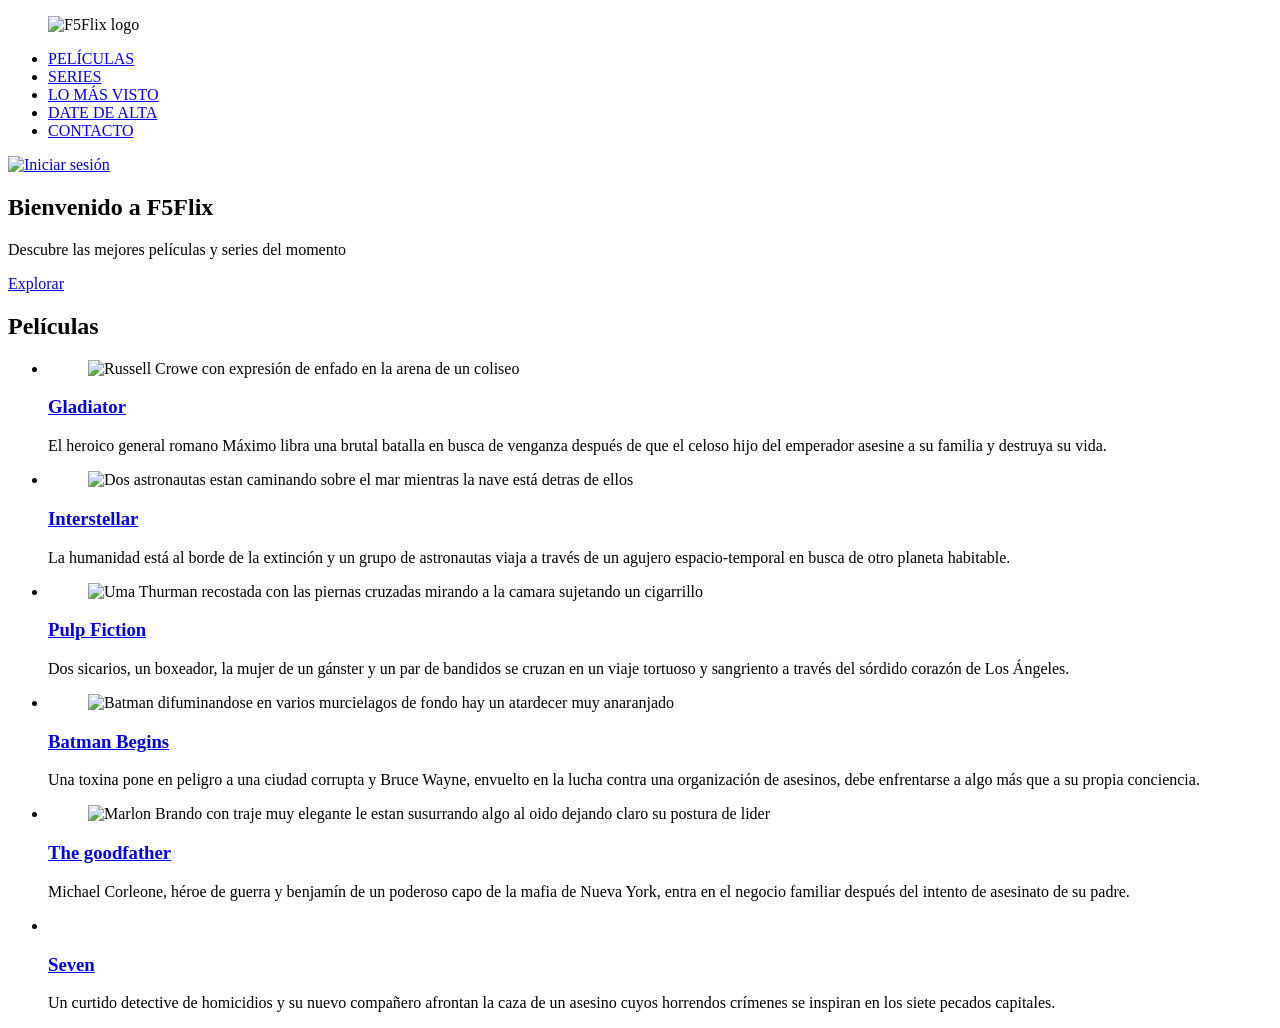
==== index.html @ e9b0f72e "Anadir la seccion de peliculas en hero" ====
<!DOCTYPE html>
<html lang="es">

<head>
    <meta charset="UTF-8">
    <meta name="viewport" content="width=device-width, initial-scale=1.0">

    <link rel="stylesheet" href="m4play.css"> <!--Enlazamiento con la hoja de estilos-->
    <link rel="icon" type="image/png" href="src/images/Logo.png"> <!--Logo como favicon-->

    <title>F5Flix </title>

</head>

<body>
    <header>
        <nav class="navbar">


            <figure class="logo">
                <img src="src/images/F5Logo.jpg" alt="F5Flix logo">
            </figure>
            <ul class="nav-menu" id="navMenu">
                <li class="nav-item">
                    <a href="#peliculas" class="nav-link">PELÍCULAS</a>
                </li>
                <li class="nav-item">
                    <a href="#series" class="nav-link">SERIES</a>
                </li>
                <li class="nav-item">
                    <a href="#lomasvisto" class="nav-link">LO MÁS VISTO</a>
                </li>
                <li class="nav-item">
                    <a href="#datedealta" class="nav-link">DATE DE ALTA</a>
                </li>
                <li class="nav-item">
                    <a href="#contacto" class="nav-link">CONTACTO</a>
                </li>
            </ul>

            <a href="pages/login.html">
                <img src="src/images/user-regular.svg" alt="Iniciar sesión">
            </a>


        </nav>


    </header>

    <main>
        <section class="hero">
            <header>
                <h1>Bienvenido a F5Flix</h1>

                <p>Descubre las mejores películas y series del momento</p>

            </header>

            <a href="#peliculas">Explorar</a>

        </section>
        <section class="peliculas">

            <h2>Películas</h2>


        </section>
        <ul class="grid-pelis">
            <li>
                <article>
                    <figure>
                        <img src="src/images/films/Gladiator.jpg"
                            alt="Russell Crowe con expresión de enfado en la arena de un coliseo">
                    </figure>
                    <h3>
                        <a href="pages/detalle.html">Gladiator</a>
                    </h3>
                    <p>El heroico general romano Máximo libra una brutal batalla en busca de venganza después de que el
                        celoso hijo del emperador asesine a su familia y destruya su vida.</p>

                </article>
            </li>
            <li>
                <figure>
                    <img src="src/images/films/Interstellar.jpg"
                        alt="Dos astronautas estan caminando sobre el mar mientras la nave está detras de ellos">
                </figure>
                <h3>
                    <a href="pages/detalle.html">Interstellar</a>
                </h3>
                <p>
                    La humanidad está al borde de la extinción y un grupo de astronautas viaja a través de un agujero
                    espacio-temporal en busca de otro planeta habitable.
                </p>
            </li>


            <li>
                <article>
                    <figure>
                        <img src="src/images/films/pulpfiction.jpg"
                            alt="Uma Thurman recostada con las piernas cruzadas mirando a la camara sujetando un cigarrillo">
                    </figure>
                    <h3>
                        <a href="pages/detalle.html">Pulp Fiction</a>
                    </h3>
                    <p>
                        Dos sicarios, un boxeador, la mujer de un gánster y un par de bandidos se cruzan en un viaje
                        tortuoso y sangriento a través del sórdido corazón de Los Ángeles.
                    </p>
                </article>
            </li>


            <li>
                <article>
                    <figure>
                        <img src="src/images/films/Batman.jpg"
                            alt="Batman difuminandose en varios murcielagos de fondo hay un atardecer muy anaranjado">
                    </figure>
                    <h3>
                        <a href="pages/detalle.html">Batman Begins</a>
                    </h3>
                    <p>
                        Una toxina pone en peligro a una ciudad corrupta y Bruce Wayne, envuelto en la lucha contra una
                        organización de asesinos, debe enfrentarse a algo más que a su propia conciencia.
                    </p>
                </article>
            </li>


            <li>
                <article>
                    <figure>
                        <img src="src/images/films/thegoodfather.avif"
                            alt="Marlon Brando con traje muy elegante le estan susurrando algo al oido dejando claro su postura de lider">
                    </figure>
                    <h3>
                        <a href="pages/detalle.html">The goodfather</a>
                    </h3>
                    <p>
                        Michael Corleone, héroe de guerra y benjamín de un poderoso capo de la mafia de Nueva York,
                        entra en el negocio familiar después del intento de asesinato de su padre.
                    </p>
                </article>
            </li>


            <li>
                <article>
                    <figure>
                        <img src="src/images/films/Se7en.jpg" alt="">
                    </figure>
                    <h3>
                        <a href="pages/detalle.html">Seven</a>
                    </h3>
                    <p>
                        Un curtido detective de homicidios y su nuevo compañero afrontan la caza de un asesino cuyos
                        horrendos crímenes se inspiran en los siete pecados capitales.
                    </p>
                </article>
            </li>

        </ul>




    </main>


</body>

</html>
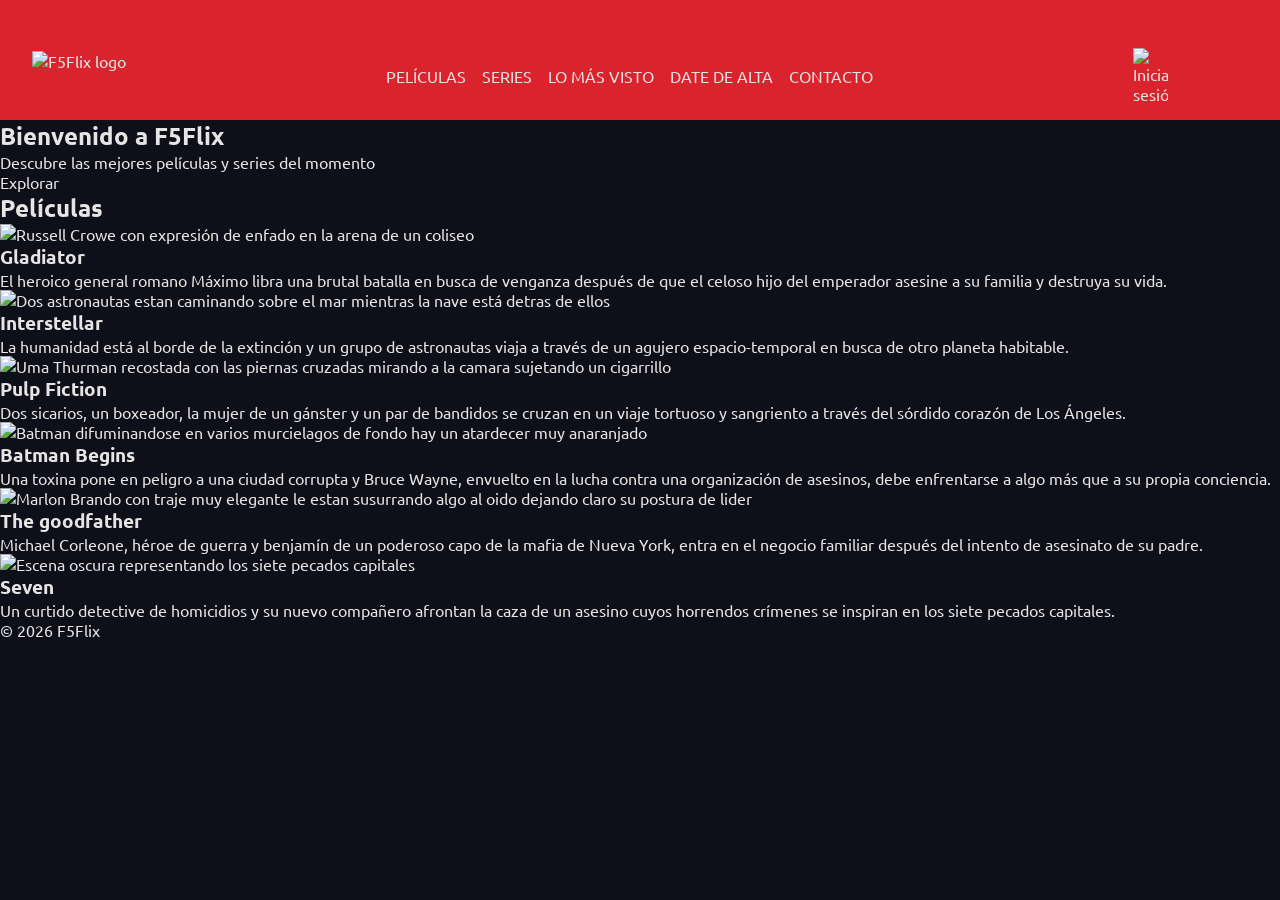
==== commit a88c2fe1: "Crear CSS de Navbar" ====
--- a/index.html
+++ b/index.html
@@ -8,19 +8,24 @@
     <link rel="stylesheet" href="m4play.css"> <!--Enlazamiento con la hoja de estilos-->
     <link rel="icon" type="image/png" href="src/images/Logo.png"> <!--Logo como favicon-->
 
-    <title>F5Flix </title>
+    <title>F5Flix-Inicio </title>
+    <meta name="author" content="Ruddy Cruz Campoverde">
+    <meta name="description" content="Practica de evaluación HTML y CSS. F5Flix:Portal web estilo Netflix.">
 
 </head>
 
 <body>
-    <header>
-        <nav class="navbar">
+    <header class="header">
+        <nav class="navbar" aria-label="Navegación principal">
 
 
-            <figure class="logo">
-                <img src="src/images/F5Logo.jpg" alt="F5Flix logo">
-            </figure>
-            <ul class="nav-menu" id="navMenu">
+            <a href="index.html" class=logo>
+                <img src="src/images/F5-Logo.png" alt="F5Flix logo">
+            </a>
+
+
+            <ul class="nav-list" id="nav-list">
+
                 <li class="nav-item">
                     <a href="#peliculas" class="nav-link">PELÍCULAS</a>
                 </li>
@@ -38,10 +43,16 @@
                 </li>
             </ul>
 
-            <a href="pages/login.html">
-                <img src="src/images/user-regular.svg" alt="Iniciar sesión">
-            </a>
 
+            <div class="user-actions" aria-label="Acciones de usuario">
+
+
+                <a href="pages/login.html" aria-label="Iniciar sesión">
+                    <img src="src/images/user-regular.svg" alt="Iniciar sesión">
+                </a>
+
+
+            </div>
 
         </nav>
 
@@ -57,7 +68,7 @@
 
             </header>
 
-            <a href="#peliculas">Explorar</a>
+            <a href="#peliculas" class="btn">Explorar</a>
 
         </section>
         <section class="peliculas">
@@ -65,110 +76,118 @@
             <h2>Películas</h2>
 
 
-        </section>
-        <ul class="grid-pelis">
-            <li>
-                <article>
-                    <figure>
-                        <img src="src/images/films/Gladiator.jpg"
-                            alt="Russell Crowe con expresión de enfado en la arena de un coliseo">
-                    </figure>
-                    <h3>
-                        <a href="pages/detalle.html">Gladiator</a>
-                    </h3>
-                    <p>El heroico general romano Máximo libra una brutal batalla en busca de venganza después de que el
-                        celoso hijo del emperador asesine a su familia y destruya su vida.</p>
 
-                </article>
-            </li>
-            <li>
-                <figure>
-                    <img src="src/images/films/Interstellar.jpg"
-                        alt="Dos astronautas estan caminando sobre el mar mientras la nave está detras de ellos">
-                </figure>
-                <h3>
-                    <a href="pages/detalle.html">Interstellar</a>
-                </h3>
-                <p>
-                    La humanidad está al borde de la extinción y un grupo de astronautas viaja a través de un agujero
-                    espacio-temporal en busca de otro planeta habitable.
-                </p>
-            </li>
+            <ul class="grid-pelis">
+                <li>
+                    <article>
+                        <figure>
+                            <img src="src/images/films/Gladiator.jpg"
+                                alt="Russell Crowe con expresión de enfado en la arena de un coliseo">
+                        </figure>
+                        <h3>
+                            <a href="pages/detalle.html">Gladiator</a>
+                        </h3>
+                        <p>El heroico general romano Máximo libra una brutal batalla en busca de venganza después de que
+                            el
+                            celoso hijo del emperador asesine a su familia y destruya su vida.</p>
+
+                    </article>
+                </li>
+                <li>
+                    <article>
+                        <figure>
+                            <img src="src/images/films/Interstellar.jpg"
+                                alt="Dos astronautas estan caminando sobre el mar mientras la nave está detras de ellos">
+                        </figure>
+                        <h3>
+                            <a href="pages/detalle.html">Interstellar</a>
+                        </h3>
+                        <p>
+                            La humanidad está al borde de la extinción y un grupo de astronautas viaja a través de un
+                            agujero
+                            espacio-temporal en busca de otro planeta habitable.
+                        </p>
+                    </article>
+                </li>
 
 
-            <li>
-                <article>
-                    <figure>
-                        <img src="src/images/films/pulpfiction.jpg"
-                            alt="Uma Thurman recostada con las piernas cruzadas mirando a la camara sujetando un cigarrillo">
-                    </figure>
-                    <h3>
-                        <a href="pages/detalle.html">Pulp Fiction</a>
-                    </h3>
-                    <p>
-                        Dos sicarios, un boxeador, la mujer de un gánster y un par de bandidos se cruzan en un viaje
-                        tortuoso y sangriento a través del sórdido corazón de Los Ángeles.
-                    </p>
-                </article>
-            </li>
+                <li>
+                    <article>
+                        <figure>
+                            <img src="src/images/films/pulpfiction.jpg"
+                                alt="Uma Thurman recostada con las piernas cruzadas mirando a la camara sujetando un cigarrillo">
+                        </figure>
+                        <h3>
+                            <a href="pages/detalle.html">Pulp Fiction</a>
+                        </h3>
+                        <p>
+                            Dos sicarios, un boxeador, la mujer de un gánster y un par de bandidos se cruzan en un viaje
+                            tortuoso y sangriento a través del sórdido corazón de Los Ángeles.
+                        </p>
+                    </article>
+                </li>
 
 
-            <li>
-                <article>
-                    <figure>
-                        <img src="src/images/films/Batman.jpg"
-                            alt="Batman difuminandose en varios murcielagos de fondo hay un atardecer muy anaranjado">
-                    </figure>
-                    <h3>
-                        <a href="pages/detalle.html">Batman Begins</a>
-                    </h3>
-                    <p>
-                        Una toxina pone en peligro a una ciudad corrupta y Bruce Wayne, envuelto en la lucha contra una
-                        organización de asesinos, debe enfrentarse a algo más que a su propia conciencia.
-                    </p>
-                </article>
-            </li>
+                <li>
+                    <article>
+                        <figure>
+                            <img src="src/images/films/Batman.jpg"
+                                alt="Batman difuminandose en varios murcielagos de fondo hay un atardecer muy anaranjado">
+                        </figure>
+                        <h3>
+                            <a href="pages/detalle.html">Batman Begins</a>
+                        </h3>
+                        <p>
+                            Una toxina pone en peligro a una ciudad corrupta y Bruce Wayne, envuelto en la lucha contra
+                            una
+                            organización de asesinos, debe enfrentarse a algo más que a su propia conciencia.
+                        </p>
+                    </article>
+                </li>
 
 
-            <li>
-                <article>
-                    <figure>
-                        <img src="src/images/films/thegoodfather.avif"
-                            alt="Marlon Brando con traje muy elegante le estan susurrando algo al oido dejando claro su postura de lider">
-                    </figure>
-                    <h3>
-                        <a href="pages/detalle.html">The goodfather</a>
-                    </h3>
-                    <p>
-                        Michael Corleone, héroe de guerra y benjamín de un poderoso capo de la mafia de Nueva York,
-                        entra en el negocio familiar después del intento de asesinato de su padre.
-                    </p>
-                </article>
-            </li>
+                <li>
+                    <article>
+                        <figure>
+                            <img src="src/images/films/thegoodfather.avif"
+                                alt="Marlon Brando con traje muy elegante le estan susurrando algo al oido dejando claro su postura de lider">
+                        </figure>
+                        <h3>
+                            <a href="pages/detalle.html">The goodfather</a>
+                        </h3>
+                        <p>
+                            Michael Corleone, héroe de guerra y benjamín de un poderoso capo de la mafia de Nueva York,
+                            entra en el negocio familiar después del intento de asesinato de su padre.
+                        </p>
+                    </article>
+                </li>
 
 
-            <li>
-                <article>
-                    <figure>
-                        <img src="src/images/films/Se7en.jpg" alt="">
-                    </figure>
-                    <h3>
-                        <a href="pages/detalle.html">Seven</a>
-                    </h3>
-                    <p>
-                        Un curtido detective de homicidios y su nuevo compañero afrontan la caza de un asesino cuyos
-                        horrendos crímenes se inspiran en los siete pecados capitales.
-                    </p>
-                </article>
-            </li>
+                <li>
+                    <article>
+                        <figure>
+                            <img src="src/images/films/Se7en.jpg"
+                                alt="Escena oscura representando los siete pecados capitales">
+                        </figure>
+                        <h3>
+                            <a href="pages/detalle.html">Seven</a>
+                        </h3>
+                        <p>
+                            Un curtido detective de homicidios y su nuevo compañero afrontan la caza de un asesino cuyos
+                            horrendos crímenes se inspiran en los siete pecados capitales.
+                        </p>
+                    </article>
+                </li>
 
-        </ul>
+            </ul>
 
-
+        </section>
 
 
     </main>
-
+    <footer>
+        <p>© 2026 F5Flix</p>
+    </footer>
 
 </body>
 
--- a/m4play.css
+++ b/m4play.css
@@ -0,0 +1,127 @@
+@import url('https://fonts.googleapis.com/css2?family=Ubuntu:wght@300;400;500;700&family=Roboto:wght@900&display=swap&display=swap');
+
+:root {
+    --bg-color: #0f0f1a;
+
+    --color-primary: #e35c27;
+    --secondary--color: #595959;
+
+    --color--card: #1c1c2e;
+    --text-color: #e5e5e5;
+
+    --body-padding: 1rem;
+    --body-margin: 2rem;
+
+    --red: #da232c;
+}
+
+*,
+*::before,
+*::after {
+    padding: 0;
+    margin: 0;
+    box-sizing: border-box;
+}
+
+html {
+    scroll-behavior: smooth;
+}
+
+body {
+    font-family: "Ubuntu", Helvetica, Arial, sans-serif;
+    background-color: var(--bg-color);
+    color: var(--text-color);
+}
+
+img {
+    width: 100%;
+    display: block;
+}
+
+a {
+    text-decoration: none;
+    color: inherit;
+    transition: 150ms ease-in-out;
+    transition-property: color, background-color;
+}
+
+ul {
+    list-style: none;
+}
+
+/* ---------- HEADER ---------- */
+
+.header {
+    position: sticky;
+    background-color: var(--red);
+    padding-top: var(--body-margin);
+    top: 0;
+    z-index: 100;
+}
+
+/* ===LOGO===*/
+.logo {
+    display: flex;
+    overflow: hidden;
+    align-items: center;
+}
+
+.logo img {
+    width: auto;
+    height: 50px;
+}
+
+/* ===NAVBAR===*/
+.navbar {
+  display: flex;
+  justify-content: space-between;
+  align-items: center;
+
+  padding: 1rem 2rem;
+  max-width: 1200px;
+
+}
+.nav-list {
+  display: flex;
+  gap: 2rem;
+}
+
+.nav-item {
+  position: relative;
+}
+.nav-link::after {
+  content: "";
+  position: absolute;
+  left: 0;
+  bottom: -5px;
+
+  width: 0%;
+  height: 2px;
+  background-color: var(--color-primary);
+
+  transition: width 0.3s;
+}
+.nav-list{
+    
+    gap:1rem;
+
+}
+.nav-link:hover::after {
+  width: 100%;
+}
+.nav-link:hover {
+    color: var(--color-primary);
+}
+
+
+
+
+
+.user-actions img {
+  width: 35px;
+  cursor: pointer;
+  transition: 0.3s;
+}
+.user-actions img:hover { /*Pequeña animación*/
+  transform: scale(1.1);
+}
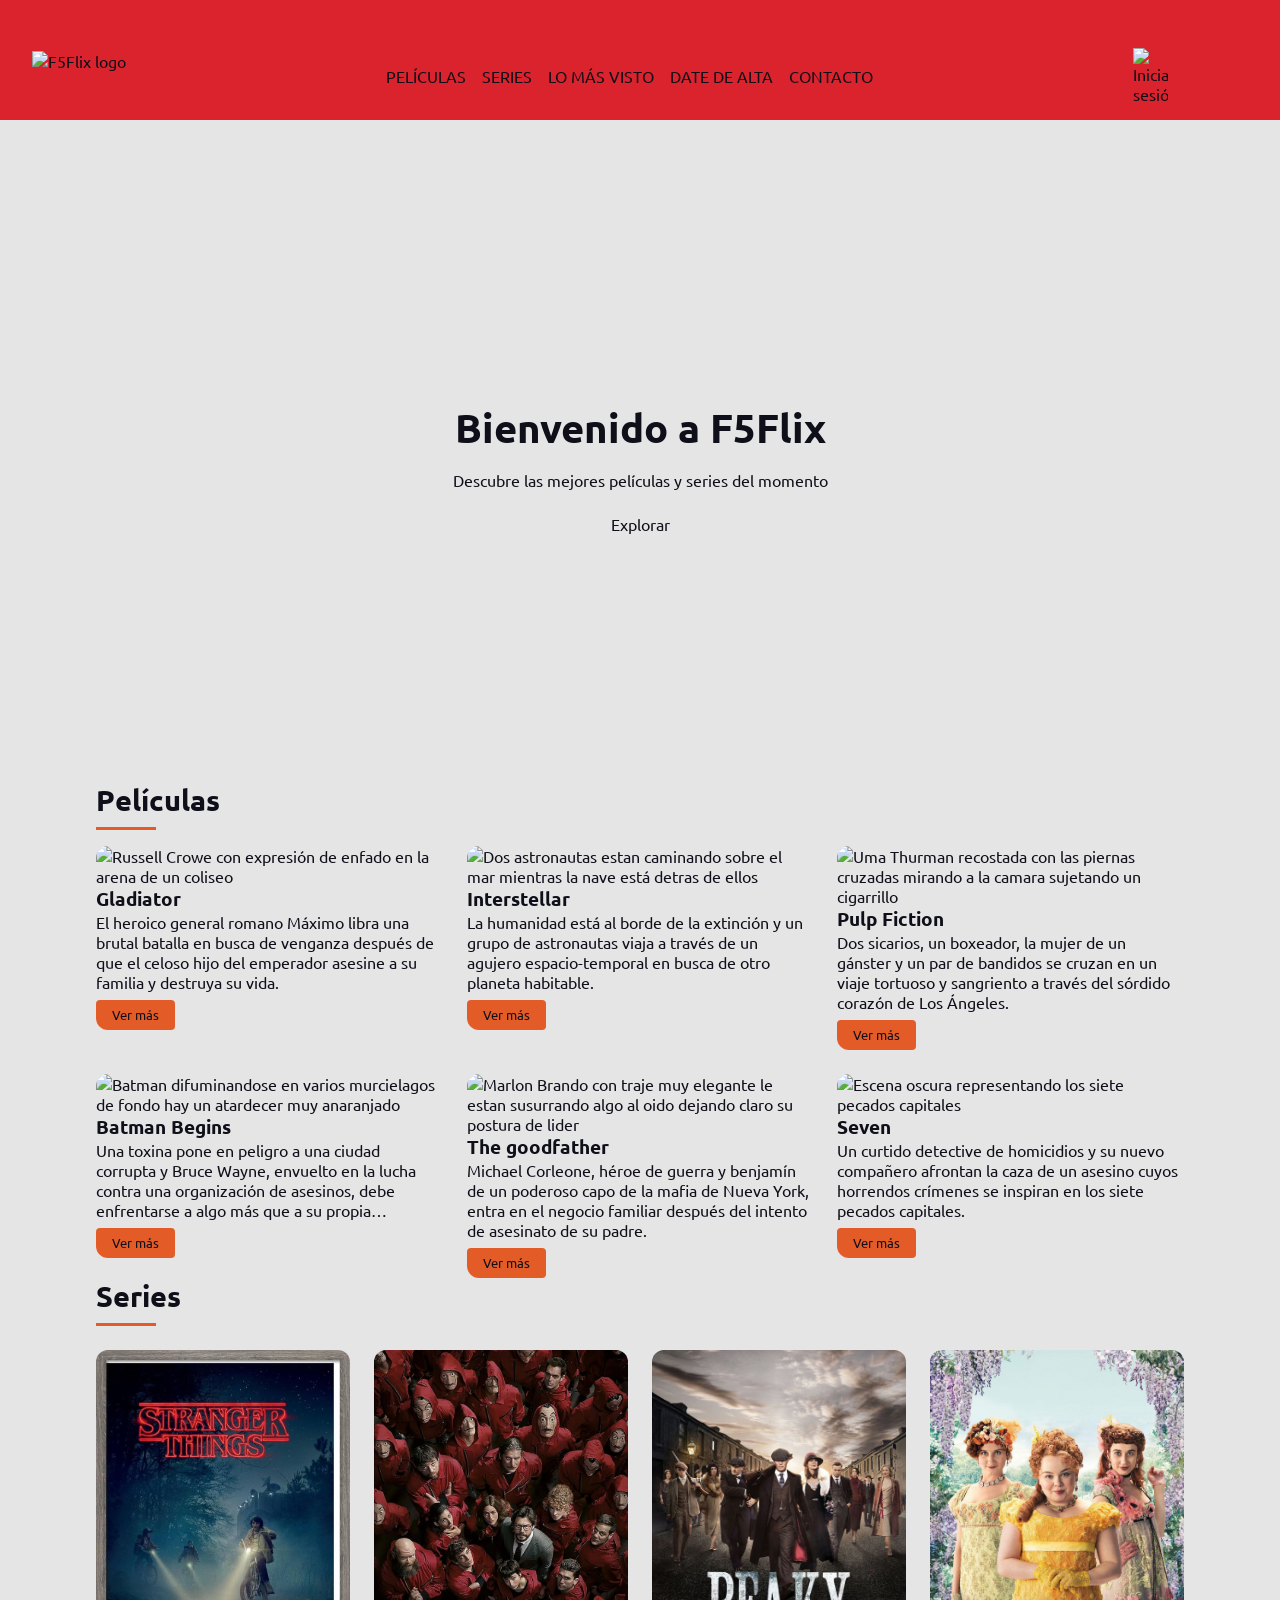
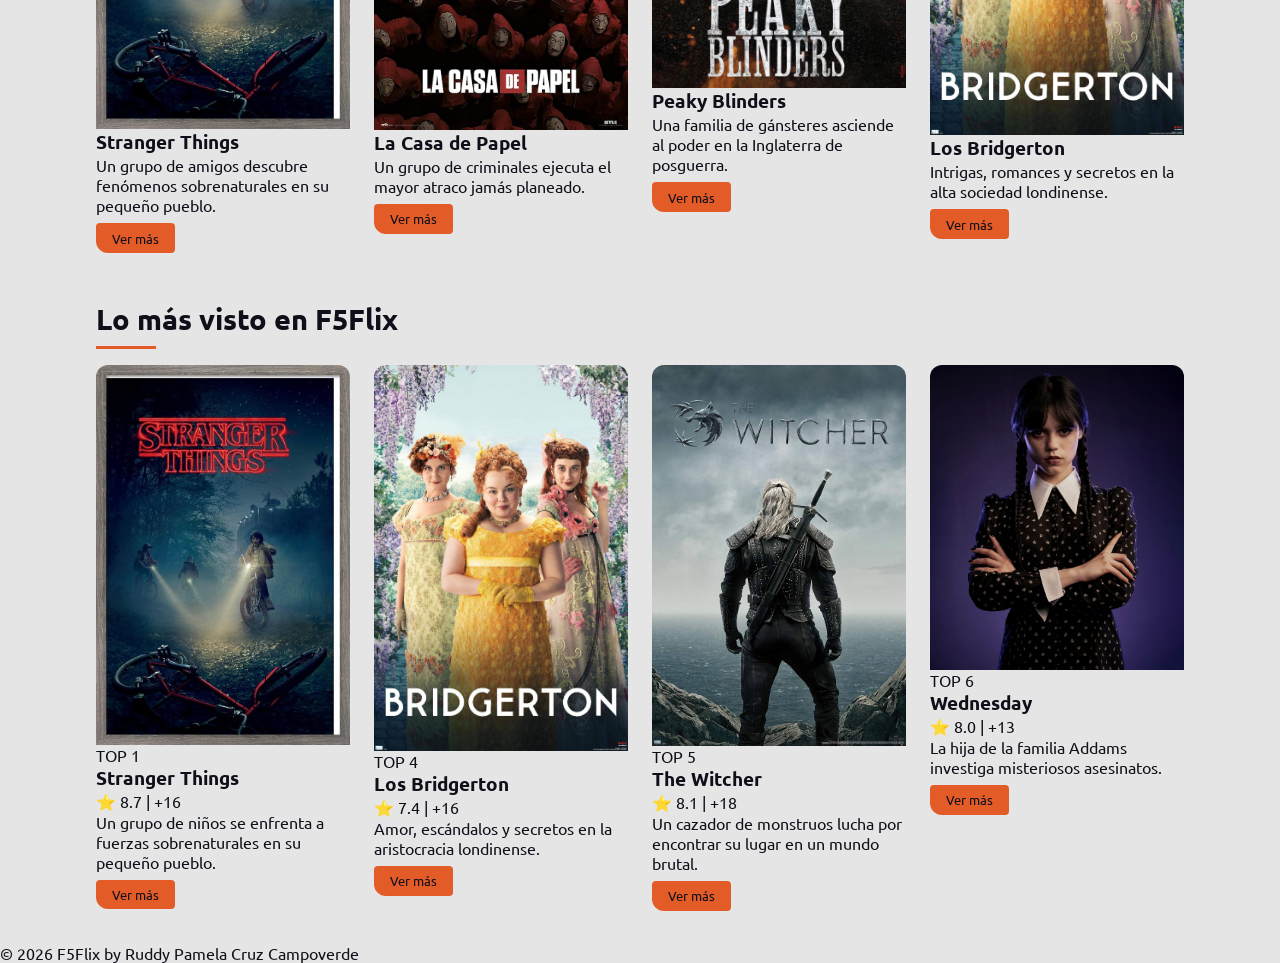
==== commit ffb7748d: "Crear sección Lo mas visto" ====
--- a/index.html
+++ b/index.html
@@ -79,103 +79,140 @@
 
             <ul class="grid-pelis">
                 <li>
-                    <article>
+                    <article class="card">
                         <figure>
                             <img src="src/images/films/Gladiator.jpg"
                                 alt="Russell Crowe con expresión de enfado en la arena de un coliseo">
                         </figure>
-                        <h3>
-                            <a href="pages/detalle.html">Gladiator</a>
-                        </h3>
-                        <p>El heroico general romano Máximo libra una brutal batalla en busca de venganza después de que
-                            el
-                            celoso hijo del emperador asesine a su familia y destruya su vida.</p>
-
-                    </article>
-                </li>
-                <li>
-                    <article>
+                        <div class="card-content">
+                            <h3>
+                                <a href="pages/detalle.html">
+                                    Gladiator
+                                </a>
+                            </h3>
+                            <p>El heroico general romano Máximo libra una brutal batalla en busca de venganza después de
+                                que el celoso hijo del emperador asesine a su familia y destruya su vida.</p>
+                            <a href="pages/detalle.html" class="btn-card">Ver más</a>
+                        </div>
+                    </article>
+                </li>
+                <li>
+                    <article class="card">
                         <figure>
                             <img src="src/images/films/Interstellar.jpg"
                                 alt="Dos astronautas estan caminando sobre el mar mientras la nave está detras de ellos">
                         </figure>
-                        <h3>
-                            <a href="pages/detalle.html">Interstellar</a>
-                        </h3>
-                        <p>
-                            La humanidad está al borde de la extinción y un grupo de astronautas viaja a través de un
-                            agujero
-                            espacio-temporal en busca de otro planeta habitable.
-                        </p>
-                    </article>
-                </li>
-
-
-                <li>
-                    <article>
+                        <div class="card-content">
+                            <h3>
+                                <a href="pages/detalle.html">
+                                    Interstellar
+                                </a>
+                            </h3>
+                            <p>
+                                La humanidad está al borde de la extinción y un grupo de astronautas viaja a través de
+                                un
+                                agujero
+                                espacio-temporal en busca de otro planeta habitable.
+                            </p>
+                            <a href="pages/detalle.html" class="btn-card">Ver más</a>
+                        </div>
+                    </article>
+                </li>
+
+
+                <li>
+                    <article class="card">
                         <figure>
                             <img src="src/images/films/pulpfiction.jpg"
                                 alt="Uma Thurman recostada con las piernas cruzadas mirando a la camara sujetando un cigarrillo">
                         </figure>
-                        <h3>
-                            <a href="pages/detalle.html">Pulp Fiction</a>
-                        </h3>
-                        <p>
-                            Dos sicarios, un boxeador, la mujer de un gánster y un par de bandidos se cruzan en un viaje
-                            tortuoso y sangriento a través del sórdido corazón de Los Ángeles.
-                        </p>
-                    </article>
-                </li>
-
-
-                <li>
-                    <article>
+                        <div class="card-content">
+                            <h3>
+                                <a href="pages/detalle.html">
+                                    Pulp Fiction
+                                </a>
+                            </h3>
+                            <p>
+                                Dos sicarios, un boxeador, la mujer de un gánster y un par de bandidos se cruzan en un
+                                viaje
+                                tortuoso y sangriento a través del sórdido corazón de Los Ángeles.
+                            </p>
+                            <a href="pages/detalle.html" class="btn-card">Ver más</a>
+
+                        </div>
+                    </article>
+                </li>
+
+
+                <li>
+                    <article class="card">
                         <figure>
                             <img src="src/images/films/Batman.jpg"
                                 alt="Batman difuminandose en varios murcielagos de fondo hay un atardecer muy anaranjado">
                         </figure>
-                        <h3>
-                            <a href="pages/detalle.html">Batman Begins</a>
-                        </h3>
-                        <p>
-                            Una toxina pone en peligro a una ciudad corrupta y Bruce Wayne, envuelto en la lucha contra
-                            una
-                            organización de asesinos, debe enfrentarse a algo más que a su propia conciencia.
-                        </p>
-                    </article>
-                </li>
-
-
-                <li>
-                    <article>
+                        <div class="card-content">
+                            <h3>
+                                <a href="pages/detalle.html">
+                                    Batman Begins
+                                </a>
+                            </h3>
+                            <p>
+                                Una toxina pone en peligro a una ciudad corrupta y Bruce Wayne, envuelto en la lucha
+                                contra
+                                una
+                                organización de asesinos, debe enfrentarse a algo más que a su propia conciencia.
+                            </p>
+                            <a href="pages/detalle.html" class="btn-card">Ver más</a>
+                        </div>
+                    </article>
+
+                </li>
+
+
+                <li>
+                    <article class="card">
+
                         <figure>
                             <img src="src/images/films/thegoodfather.avif"
                                 alt="Marlon Brando con traje muy elegante le estan susurrando algo al oido dejando claro su postura de lider">
                         </figure>
-                        <h3>
-                            <a href="pages/detalle.html">The goodfather</a>
-                        </h3>
-                        <p>
-                            Michael Corleone, héroe de guerra y benjamín de un poderoso capo de la mafia de Nueva York,
-                            entra en el negocio familiar después del intento de asesinato de su padre.
-                        </p>
-                    </article>
-                </li>
-
-
-                <li>
-                    <article>
+                        <div class="card-content">
+                            <h3>
+                                <a href="pages/detalle.html">
+                                    The goodfather
+                                </a>
+                            </h3>
+                            <p>
+                                Michael Corleone, héroe de guerra y benjamín de un poderoso capo de la mafia de Nueva
+                                York,
+                                entra en el negocio familiar después del intento de asesinato de su padre.
+                            </p>
+                            <a href="pages/detalle.html" class="btn-card">Ver más</a>
+                        </div>
+
+                    </article>
+                </li>
+
+
+                <li>
+                    <article class="card">
                         <figure>
                             <img src="src/images/films/Se7en.jpg"
                                 alt="Escena oscura representando los siete pecados capitales">
                         </figure>
-                        <h3>
-                            <a href="pages/detalle.html">Seven</a>
-                        </h3>
-                        <p>
-                            Un curtido detective de homicidios y su nuevo compañero afrontan la caza de un asesino cuyos
-                            horrendos crímenes se inspiran en los siete pecados capitales.
-                        </p>
+                        <div class="card-content">
+                            <h3>
+                                <a href="pages/detalle.html">
+                                    Seven
+                                </a>
+                            </h3>
+                            <p>
+                                Un curtido detective de homicidios y su nuevo compañero afrontan la caza de un asesino
+                                cuyos
+                                horrendos crímenes se inspiran en los siete pecados capitales.
+                            </p>
+                            <a href="pages/detalle.html" class="btn-card">Ver más</a>
+                        </div>
                     </article>
                 </li>
 
@@ -183,10 +220,228 @@
 
         </section>
 
+        <section id="series" class="series">
+
+            <h2>Series</h2>
+
+            <ul class="grid">
+
+
+                <li>
+                    <article class="card">
+                        <figure>
+                            <img src="src/images/films/strangerthings.jpg"
+                                alt="Grupo de niños en bicicletas en un ambiente oscuro con luces misteriosas">
+                        </figure>
+
+                        <div class="card-content">
+                            <h3>
+                                <a href="pages/detalle.html">Stranger Things</a>
+                            </h3>
+
+
+                            <p>
+                                Un grupo de amigos descubre fenómenos sobrenaturales en su pequeño pueblo.
+                            </p>
+
+                            <a href="pages/detalle.html" class="btn-card">Ver más</a>
+                        </div>
+                    </article>
+                </li>
+
+
+                <li>
+                    <article class="card">
+                        <figure>
+                            <img src="src/images/films/la-casa-de-papel.jpg"
+                                alt="Grupo de atracadores con monos rojos y máscaras de Dalí">
+                        </figure>
+
+                        <div class="card-content">
+                            <h3>
+                                <a href="pages/detalle.html">La Casa de Papel</a>
+                            </h3>
+
+
+
+                            <p>
+                                Un grupo de criminales ejecuta el mayor atraco jamás planeado.
+                            </p>
+
+                            <a href="pages/detalle.html" class="btn-card">Ver más</a>
+                        </div>
+                    </article>
+                </li>
+
+                <li>
+                    <article class="card">
+                        <figure>
+                            <img src="src/images/films/peakyblinders.jpg"
+                                alt="Hombre con traje elegante y gorra caminando entre humo">
+                        </figure>
+
+                        <div class="card-content">
+                            <h3>
+                                <a href="pages/detalle.html">Peaky Blinders</a>
+                            </h3>
+
+
+                            <p>
+                                Una familia de gánsteres asciende al poder en la Inglaterra de posguerra.
+                            </p>
+
+                            <a href="pages/detalle.html" class="btn-card">Ver más</a>
+                        </div>
+                    </article>
+                </li>
+
+
+                <li>
+                    <article class="card">
+                        <figure>
+                            <img src="src/images/films/bridgerton.jpg"
+                                alt="Escena elegante de época con vestidos y ambiente aristocrático">
+                        </figure>
+
+                        <div class="card-content">
+                            <h3>
+                                <a href="pages/detalle.html">Los Bridgerton</a>
+                            </h3>
+
+                            <p>
+                                Intrigas, romances y secretos en la alta sociedad londinense.
+                            </p>
+
+                            <a href="pages/detalle.html" class="btn-card">Ver más</a>
+                        </div>
+                    </article>
+                </li>
+
+            </ul>
+
+        </section>
+
+
+
+
+        <section id="lomasvisto" class="lomasvisto">
+
+            <h2>Lo más visto en F5Flix</h2>
+
+            <ul class="grid">
+
+             
+                <li>
+                    <article class="card top">
+                        <figure>
+                            <img src="src/images/films/strangerthings.jpg"
+                                alt="Personajes de Stranger Things frente al mundo del Upside Down">
+                        </figure>
+
+                        <span class="badge">TOP 1</span>
+
+                        <div class="card-content">
+                            <h3>
+                                <a href="pages/detalle.html">Stranger Things</a>
+                            </h3>
+
+                            <p class="meta">⭐ 8.7 | +16</p>
+
+                            <p>
+                                Un grupo de niños se enfrenta a fuerzas sobrenaturales en su pequeño pueblo.
+                            </p>
+
+                            <a href="pages/detalle.html" class="btn-card">Ver más</a>
+                        </div>
+                    </article>
+                </li>
+
+         
+            
+
+                
+                <li>
+                    <article class="card top">
+                        <figure>
+                            <img src="src/images/films/bridgerton.jpg"
+                                alt="Escena elegante de baile en la alta sociedad de Bridgerton">
+                        </figure>
+
+                        <span class="badge">TOP 4</span>
+
+                        <div class="card-content">
+                            <h3>
+                                <a href="pages/detalle.html">Los Bridgerton</a>
+                            </h3>
+
+                            <p class="meta">⭐ 7.4 | +16</p>
+
+                            <p>
+                                Amor, escándalos y secretos en la aristocracia londinense.
+                            </p>
+
+                            <a href="pages/detalle.html" class="btn-card">Ver más</a>
+                        </div>
+                    </article>
+                </li>
+
+                
+                <li>
+                    <article class="card top">
+                        <figure>
+                            <img src="src/images/films/the-witcher.jpg" alt="Geralt de Rivia con espada en The Witcher">
+                        </figure>
+
+                        <span class="badge">TOP 5</span>
+
+                        <div class="card-content">
+                            <h3>
+                                <a href="pages/detalle.html">The Witcher</a>
+                            </h3>
+
+                            <p class="meta">⭐ 8.1 | +18</p>
+
+                            <p>
+                                Un cazador de monstruos lucha por encontrar su lugar en un mundo brutal.
+                            </p>
+
+                            <a href="pages/detalle.html" class="btn-card">Ver más</a>
+                        </div>
+                    </article>
+                </li>
+
+                <li>
+                    <article class="card top">
+                        <figure>
+                            <img src="src/images/films/wednesday.webp"
+                                alt="Wednesday Addams con mirada seria en la academia Nevermore">
+                        </figure>
+
+                        <span class="badge">TOP 6</span>
+
+                        <div class="card-content">
+                            <h3>
+                                <a href="pages/detalle.html">Wednesday</a>
+                            </h3>
+
+                            <p class="meta">⭐ 8.0 | +13</p>
+
+                            <p>
+                                La hija de la familia Addams investiga misteriosos asesinatos.
+                            </p>
+
+                            <a href="pages/detalle.html" class="btn-card">Ver más</a>
+                        </div>
+                    </article>
+                </li>
+
+            </ul>
+
+        </section>
 
     </main>
     <footer>
-        <p>© 2026 F5Flix</p>
+        <p>© 2026 F5Flix by Ruddy Pamela Cruz Campoverde</p>
     </footer>
 
 </body>
--- a/m4play.css
+++ b/m4play.css
@@ -1,13 +1,13 @@
 @import url('https://fonts.googleapis.com/css2?family=Ubuntu:wght@300;400;500;700&family=Roboto:wght@900&display=swap&display=swap');
 
 :root {
-    --bg-color: #0f0f1a;
+    --bg-color:#e5e5e5 ;
 
     --color-primary: #e35c27;
     --secondary--color: #595959;
 
     --color--card: #1c1c2e;
-    --text-color: #e5e5e5;
+    --text-color:#0f0f1a ;
 
     --body-padding: 1rem;
     --body-margin: 2rem;
@@ -32,6 +32,11 @@
     background-color: var(--bg-color);
     color: var(--text-color);
 }
+main{
+    max-width: 90%;
+    margin: 0 auto;
+    padding: 2rem;
+}
 
 img {
     width: 100%;
@@ -89,18 +94,7 @@
 .nav-item {
   position: relative;
 }
-.nav-link::after {
-  content: "";
-  position: absolute;
-  left: 0;
-  bottom: -5px;
-
-  width: 0%;
-  height: 2px;
-  background-color: var(--color-primary);
-
-  transition: width 0.3s;
-}
+
 .nav-list{
     
     gap:1rem;
@@ -111,12 +105,12 @@
 }
 .nav-link:hover {
     color: var(--color-primary);
-}
-
-
-
-
-
+    background-color: var(--secondary--color);
+    padding: 1rem;
+    border-radius: .5rem;
+}
+
+/*==IMAGEN DE LOGIN*/
 .user-actions img {
   width: 35px;
   cursor: pointer;
@@ -124,4 +118,137 @@
 }
 .user-actions img:hover { /*Pequeña animación*/
   transform: scale(1.1);
+}
+
+/* ===MAIN== */
+.hero {
+  height: 70vh;
+
+  display: flex;
+  flex-direction: column;
+  justify-content: center;
+  align-items: center;
+
+  text-align: center;
+  padding: 2rem;
+}
+
+.hero h1 {
+  font-size: 2.5rem;
+  margin-bottom: 1rem;
+}
+
+.hero p {
+  max-width: 600px;
+  margin-bottom: 1.5rem;
+}
+
+h2{
+font-size: 1.8rem;
+margin-bottom: var(--body-padding);
+position: relative;
+}
+h2::after {
+  content: "";
+  display: block;
+  width: 60px;
+  height: 3px;
+  background-color: var(--color-primary);
+  margin-top: 0.5rem;
+}
+.peliculas {
+  display: flex;
+  flex-direction: column;
+}
+.grid-pelis {
+  display: grid;
+  grid-template-columns: repeat(3, 2fr);
+  gap: 1.5rem;
+}
+
+/*===SECCION SERIES===*/
+
+.series {
+  margin-bottom: 3rem;
+}
+.series h2 {
+  font-size: 1.8rem;
+  margin-bottom: 1.5rem;
+  position: relative;
+}
+
+.series h2::after {
+  content: "";
+  display: block;
+  width: 60px;
+  height: 3px;
+  background-color: var(--color-primary);
+  margin-top: 0.5rem;
+}
+.grid {
+  display: grid;
+  grid-template-columns: repeat(4, 1fr);
+  gap: 1.5rem;
+}
+.card {
+  position: relative;
+  overflow: hidden;
+  border-radius: 12px;
+  background-color: var(--color-card);
+
+  transition: transform 0.3s ease;
+}
+.card img {
+  width: 100%;
+  height: 100%;
+  object-fit: cover;
+
+  transition: transform 0.4s ease;
+}
+
+.card:hover {
+  transform: scale(1.05);
+  z-index: 2;
+}
+
+.card:hover img {
+  transform: scale(1.1);
+}
+
+.card::before {
+  content: "";
+  position: absolute;
+  inset: 0;
+
+  background: linear-gradient(to top, rgba(0,0,0,0.8), transparent);
+  opacity: 0;
+
+  transition: 0.3s;
+}
+
+
+
+.btn-card {
+  display: inline-block;
+  margin-top: 0.5rem;
+
+  background-color: var(--color-primary);
+  padding: 0.4rem 1rem;
+  border-radius: 4px;
+  font-size: 0.8rem;
+
+  transition: 0.3s;
+}
+
+.btn-card:hover {
+  background-color: var(--color-secondary);
+}
+.card-content p {
+  overflow: hidden;
+
+  display: -webkit-box;
+  -webkit-box-orient: vertical;
+
+  -webkit-line-clamp: 4;
+  line-clamp: 4;
 }
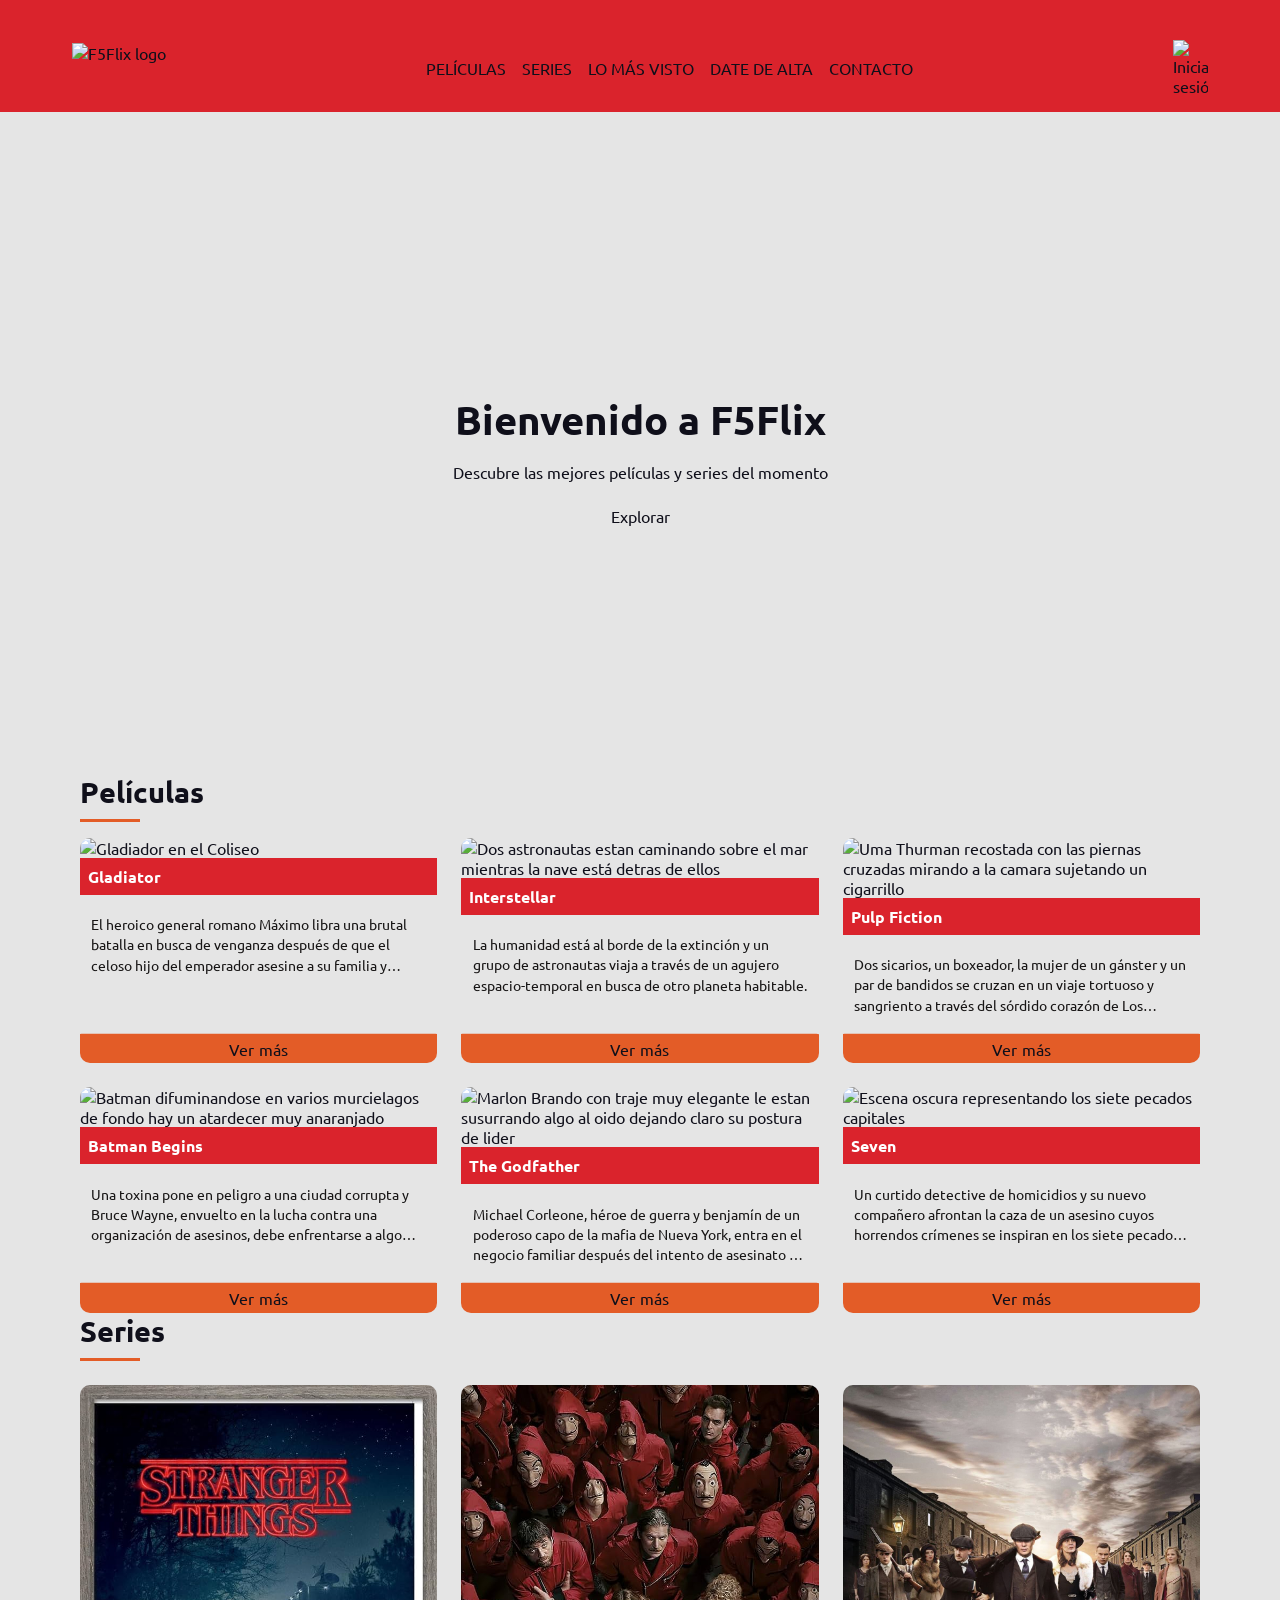
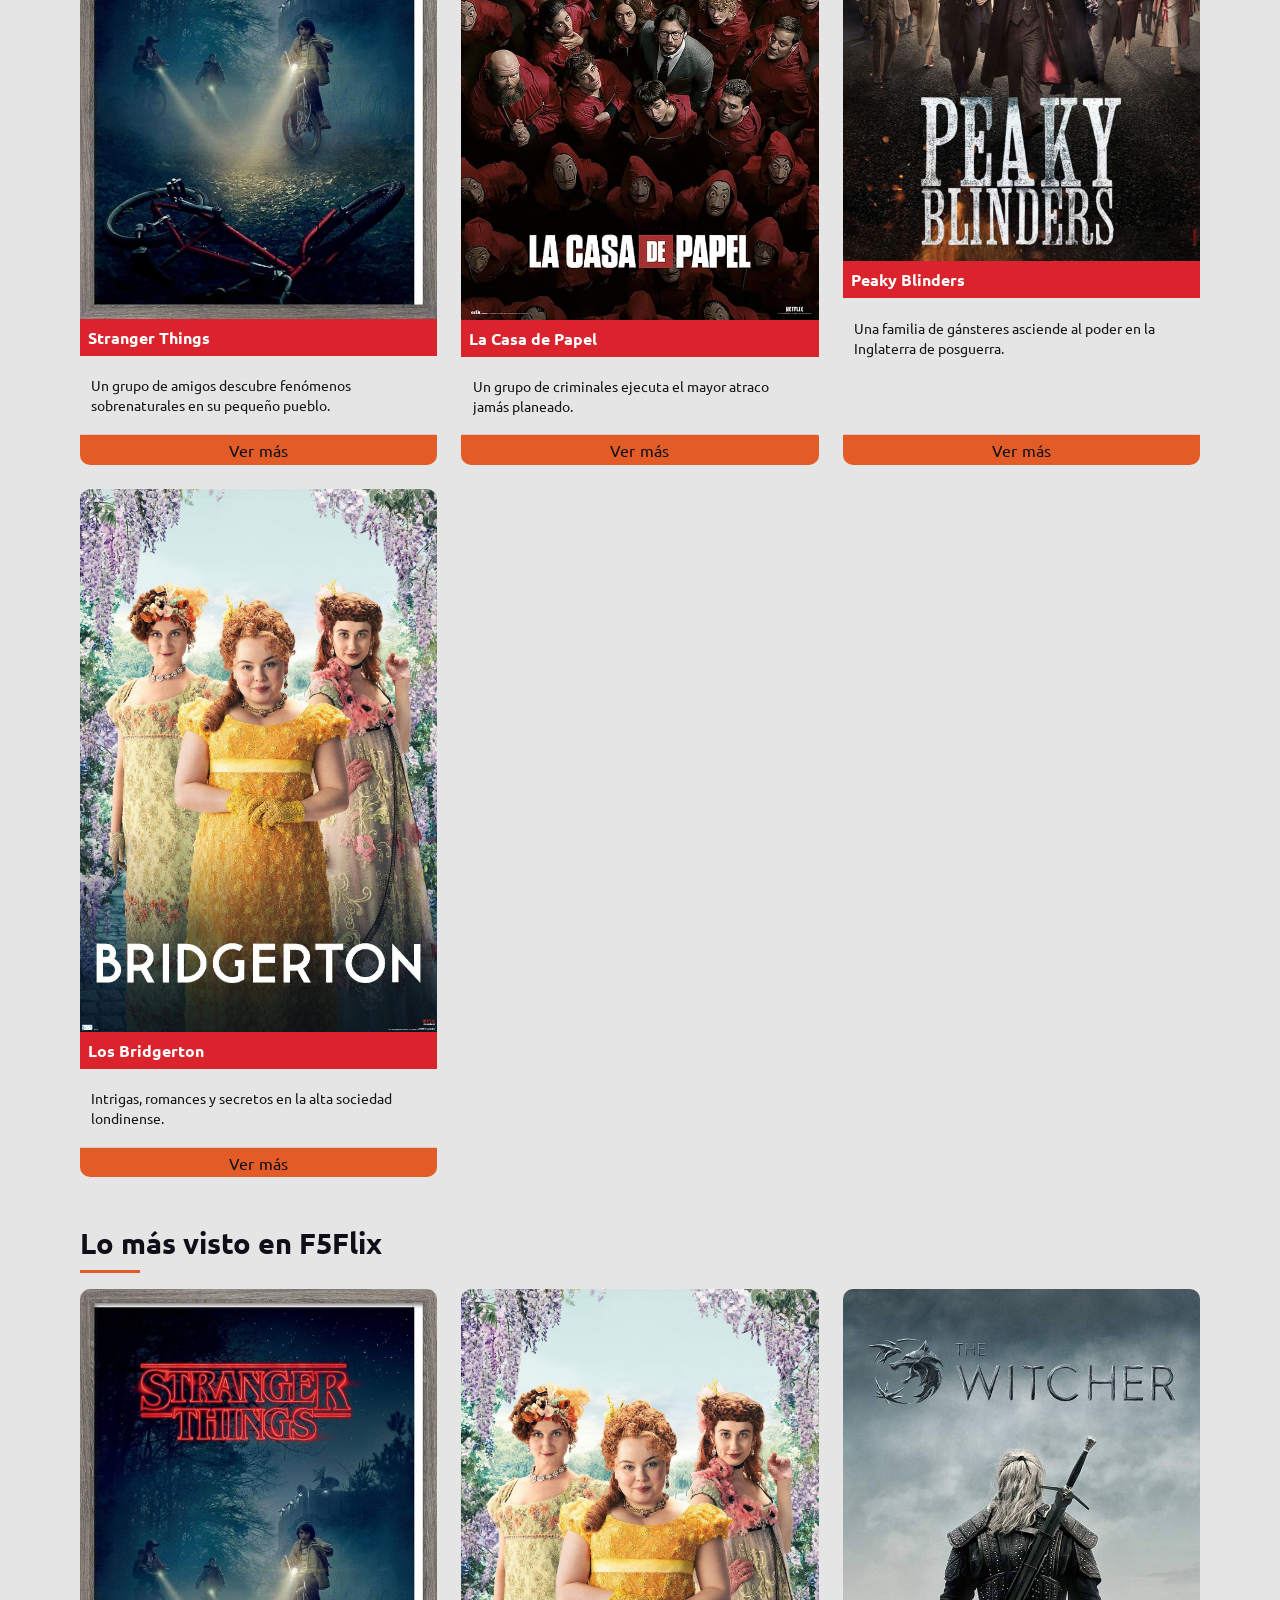
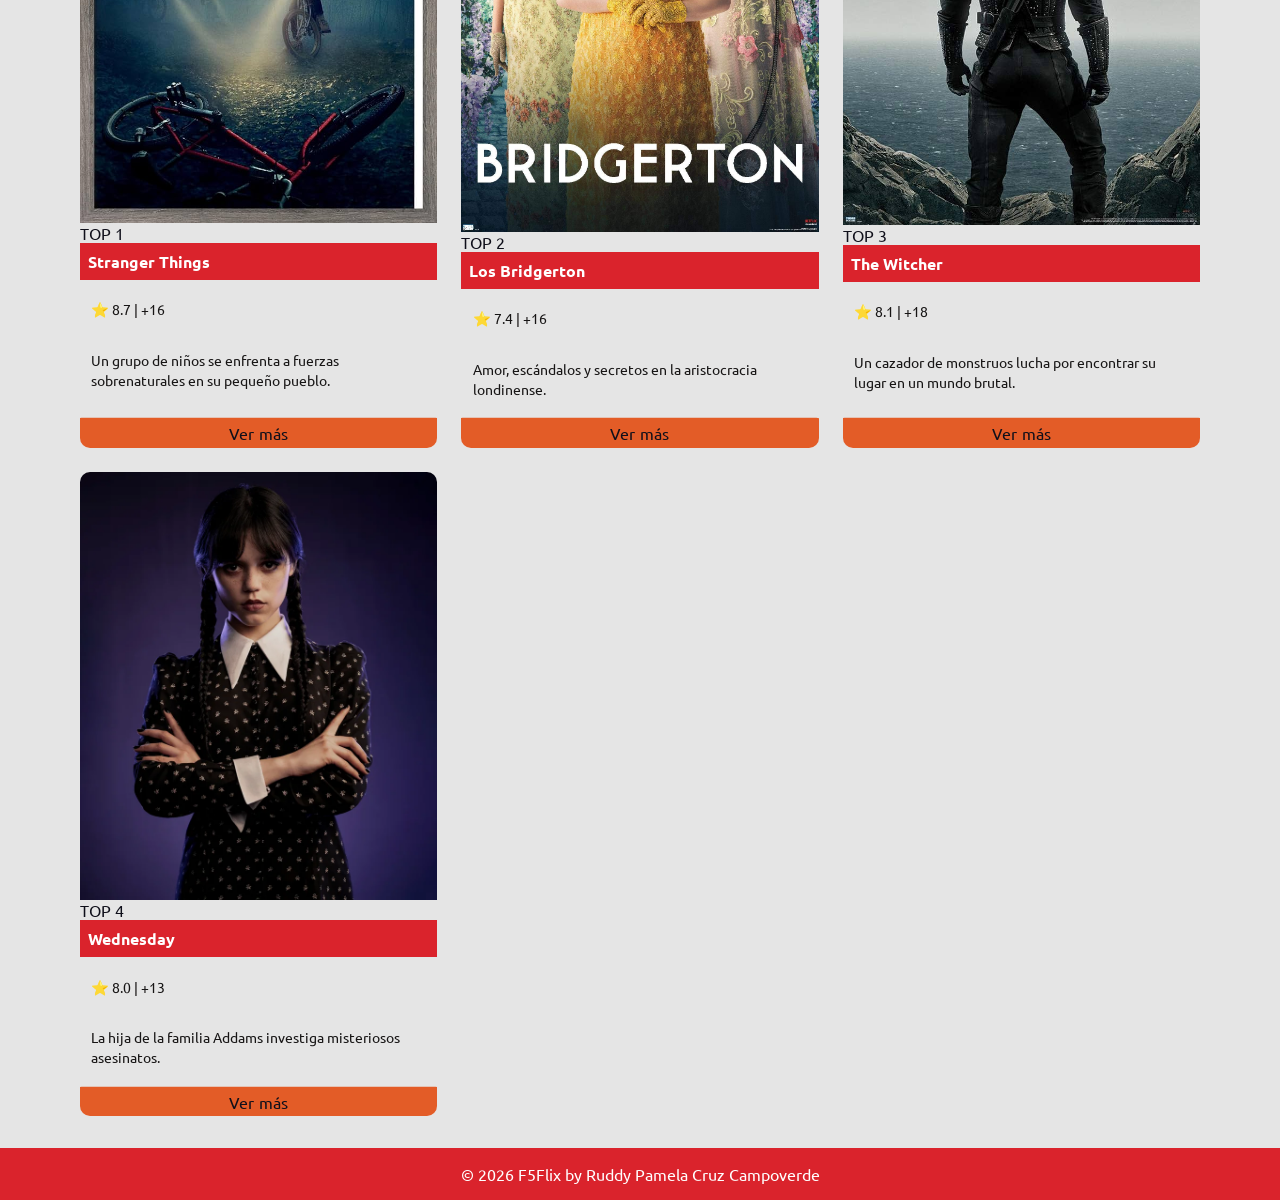
==== commit 2f5d468d: "Modificar CSS y corregirlos" ====
--- a/index.html
+++ b/index.html
@@ -19,7 +19,7 @@
         <nav class="navbar" aria-label="Navegación principal">
 
 
-            <a href="index.html" class=logo>
+            <a href="index.html" class="logo">
                 <img src="src/images/F5-Logo.png" alt="F5Flix logo">
             </a>
 
@@ -36,10 +36,10 @@
                     <a href="#lomasvisto" class="nav-link">LO MÁS VISTO</a>
                 </li>
                 <li class="nav-item">
-                    <a href="#datedealta" class="nav-link">DATE DE ALTA</a>
+                    <a href="registro.html" class="nav-link">DATE DE ALTA</a>
                 </li>
                 <li class="nav-item">
-                    <a href="#contacto" class="nav-link">CONTACTO</a>
+                    <a href="contacto.html" class="nav-link">CONTACTO</a>
                 </li>
             </ul>
 
@@ -71,28 +71,28 @@
             <a href="#peliculas" class="btn">Explorar</a>
 
         </section>
-        <section class="peliculas">
+        <section class="peliculas" id="pelicula">
 
             <h2>Películas</h2>
 
 
 
-            <ul class="grid-pelis">
+            <ul class="grid">
                 <li>
                     <article class="card">
                         <figure>
                             <img src="src/images/films/Gladiator.jpg"
-                                alt="Russell Crowe con expresión de enfado en la arena de un coliseo">
-                        </figure>
-                        <div class="card-content">
-                            <h3>
-                                <a href="pages/detalle.html">
+                                alt="Gladiador en el Coliseo">
+                        </figure>
+                        <div class="card-content">
+                            <h3>
+                                <a href="detalle.html">
                                     Gladiator
                                 </a>
                             </h3>
                             <p>El heroico general romano Máximo libra una brutal batalla en busca de venganza después de
                                 que el celoso hijo del emperador asesine a su familia y destruya su vida.</p>
-                            <a href="pages/detalle.html" class="btn-card">Ver más</a>
+                            <a href="detalle.html" class="btn-card">Ver más</a>
                         </div>
                     </article>
                 </li>
@@ -104,7 +104,7 @@
                         </figure>
                         <div class="card-content">
                             <h3>
-                                <a href="pages/detalle.html">
+                                <a href="detalle.html">
                                     Interstellar
                                 </a>
                             </h3>
@@ -114,7 +114,7 @@
                                 agujero
                                 espacio-temporal en busca de otro planeta habitable.
                             </p>
-                            <a href="pages/detalle.html" class="btn-card">Ver más</a>
+                            <a href="detalle.html" class="btn-card">Ver más</a>
                         </div>
                     </article>
                 </li>
@@ -128,7 +128,7 @@
                         </figure>
                         <div class="card-content">
                             <h3>
-                                <a href="pages/detalle.html">
+                                <a href="detalle.html">
                                     Pulp Fiction
                                 </a>
                             </h3>
@@ -137,7 +137,7 @@
                                 viaje
                                 tortuoso y sangriento a través del sórdido corazón de Los Ángeles.
                             </p>
-                            <a href="pages/detalle.html" class="btn-card">Ver más</a>
+                            <a href="detalle.html" class="btn-card">Ver más</a>
 
                         </div>
                     </article>
@@ -152,7 +152,7 @@
                         </figure>
                         <div class="card-content">
                             <h3>
-                                <a href="pages/detalle.html">
+                                <a href="detalle.html">
                                     Batman Begins
                                 </a>
                             </h3>
@@ -178,8 +178,8 @@
                         </figure>
                         <div class="card-content">
                             <h3>
-                                <a href="pages/detalle.html">
-                                    The goodfather
+                                <a href="detalle.html">
+                                    The Godfather
                                 </a>
                             </h3>
                             <p>
@@ -187,7 +187,7 @@
                                 York,
                                 entra en el negocio familiar después del intento de asesinato de su padre.
                             </p>
-                            <a href="pages/detalle.html" class="btn-card">Ver más</a>
+                            <a href="detalle.html" class="btn-card">Ver más</a>
                         </div>
 
                     </article>
@@ -202,7 +202,7 @@
                         </figure>
                         <div class="card-content">
                             <h3>
-                                <a href="pages/detalle.html">
+                                <a href="detalle.html">
                                     Seven
                                 </a>
                             </h3>
@@ -211,7 +211,7 @@
                                 cuyos
                                 horrendos crímenes se inspiran en los siete pecados capitales.
                             </p>
-                            <a href="pages/detalle.html" class="btn-card">Ver más</a>
+                            <a href="detalle.html" class="btn-card">Ver más</a>
                         </div>
                     </article>
                 </li>
@@ -244,7 +244,7 @@
                                 Un grupo de amigos descubre fenómenos sobrenaturales en su pequeño pueblo.
                             </p>
 
-                            <a href="pages/detalle.html" class="btn-card">Ver más</a>
+                            <a href="detalle.html" class="btn-card">Ver más</a>
                         </div>
                     </article>
                 </li>
@@ -259,7 +259,7 @@
 
                         <div class="card-content">
                             <h3>
-                                <a href="pages/detalle.html">La Casa de Papel</a>
+                                <a href="detalle.html">La Casa de Papel</a>
                             </h3>
 
 
@@ -268,7 +268,7 @@
                                 Un grupo de criminales ejecuta el mayor atraco jamás planeado.
                             </p>
 
-                            <a href="pages/detalle.html" class="btn-card">Ver más</a>
+                            <a href="detalle.html" class="btn-card">Ver más</a>
                         </div>
                     </article>
                 </li>
@@ -282,7 +282,7 @@
 
                         <div class="card-content">
                             <h3>
-                                <a href="pages/detalle.html">Peaky Blinders</a>
+                                <a href="detalle.html">Peaky Blinders</a>
                             </h3>
 
 
@@ -290,7 +290,7 @@
                                 Una familia de gánsteres asciende al poder en la Inglaterra de posguerra.
                             </p>
 
-                            <a href="pages/detalle.html" class="btn-card">Ver más</a>
+                            <a href="detalle.html" class="btn-card">Ver más</a>
                         </div>
                     </article>
                 </li>
@@ -305,14 +305,14 @@
 
                         <div class="card-content">
                             <h3>
-                                <a href="pages/detalle.html">Los Bridgerton</a>
+                                <a href="detalle.html">Los Bridgerton</a>
                             </h3>
 
                             <p>
                                 Intrigas, romances y secretos en la alta sociedad londinense.
                             </p>
 
-                            <a href="pages/detalle.html" class="btn-card">Ver más</a>
+                            <a href="detalle.html" class="btn-card">Ver más</a>
                         </div>
                     </article>
                 </li>
@@ -342,7 +342,7 @@
 
                         <div class="card-content">
                             <h3>
-                                <a href="pages/detalle.html">Stranger Things</a>
+                                <a href="detalle.html">Stranger Things</a>
                             </h3>
 
                             <p class="meta">⭐ 8.7 | +16</p>
@@ -351,7 +351,7 @@
                                 Un grupo de niños se enfrenta a fuerzas sobrenaturales en su pequeño pueblo.
                             </p>
 
-                            <a href="pages/detalle.html" class="btn-card">Ver más</a>
+                            <a href="detalle.html" class="btn-card">Ver más</a>
                         </div>
                     </article>
                 </li>
@@ -367,7 +367,7 @@
                                 alt="Escena elegante de baile en la alta sociedad de Bridgerton">
                         </figure>
 
-                        <span class="badge">TOP 4</span>
+                        <span class="badge">TOP 2</span>
 
                         <div class="card-content">
                             <h3>
@@ -380,7 +380,7 @@
                                 Amor, escándalos y secretos en la aristocracia londinense.
                             </p>
 
-                            <a href="pages/detalle.html" class="btn-card">Ver más</a>
+                            <a href="detalle.html" class="btn-card">Ver más</a>
                         </div>
                     </article>
                 </li>
@@ -392,11 +392,11 @@
                             <img src="src/images/films/the-witcher.jpg" alt="Geralt de Rivia con espada en The Witcher">
                         </figure>
 
-                        <span class="badge">TOP 5</span>
-
-                        <div class="card-content">
-                            <h3>
-                                <a href="pages/detalle.html">The Witcher</a>
+                        <span class="badge">TOP 3</span>
+
+                        <div class="card-content">
+                            <h3>
+                                <a href="detalle.html">The Witcher</a>
                             </h3>
 
                             <p class="meta">⭐ 8.1 | +18</p>
@@ -405,7 +405,7 @@
                                 Un cazador de monstruos lucha por encontrar su lugar en un mundo brutal.
                             </p>
 
-                            <a href="pages/detalle.html" class="btn-card">Ver más</a>
+                            <a href="detalle.html" class="btn-card">Ver más</a>
                         </div>
                     </article>
                 </li>
@@ -417,11 +417,11 @@
                                 alt="Wednesday Addams con mirada seria en la academia Nevermore">
                         </figure>
 
-                        <span class="badge">TOP 6</span>
-
-                        <div class="card-content">
-                            <h3>
-                                <a href="pages/detalle.html">Wednesday</a>
+                        <span class="badge">TOP 4</span>
+
+                        <div class="card-content">
+                            <h3>
+                                <a href="detalle.html">Wednesday</a>
                             </h3>
 
                             <p class="meta">⭐ 8.0 | +13</p>
@@ -430,7 +430,7 @@
                                 La hija de la familia Addams investiga misteriosos asesinatos.
                             </p>
 
-                            <a href="pages/detalle.html" class="btn-card">Ver más</a>
+                            <a href="detalle.html" class="btn-card">Ver más</a>
                         </div>
                     </article>
                 </li>
--- a/m4play.css
+++ b/m4play.css
@@ -1,18 +1,22 @@
 @import url('https://fonts.googleapis.com/css2?family=Ubuntu:wght@300;400;500;700&family=Roboto:wght@900&display=swap&display=swap');
 
 :root {
-    --bg-color:#e5e5e5 ;
+    --bg-color: #e5e5e5;
 
     --color-primary: #e35c27;
-    --secondary--color: #595959;
-
-    --color--card: #1c1c2e;
-    --text-color:#0f0f1a ;
+    --color-secondary: #595959;
+
+
+    --color--card: #d6d6e0;
+    --text-color: #0f0f1a;
 
     --body-padding: 1rem;
-    --body-margin: 2rem;
+    --body-margin: 1.5rem;
 
     --red: #da232c;
+
+    --form-shadow: 0 5px 15px rgba(227, 85, 8, 0.4);
+    --form-bg: #e15729;
 }
 
 *,
@@ -28,14 +32,15 @@
 }
 
 body {
-    font-family: "Ubuntu", Helvetica, Arial, sans-serif;
+    font-family: "Ubuntu", sans-serif;
     background-color: var(--bg-color);
     color: var(--text-color);
 }
-main{
+
+main {
     max-width: 90%;
     margin: 0 auto;
-    padding: 2rem;
+    padding: 2rem 1rem;
 }
 
 img {
@@ -54,7 +59,7 @@
     list-style: none;
 }
 
-/* ---------- HEADER ---------- */
+/*  HEADER === */
 
 .header {
     position: sticky;
@@ -78,177 +83,368 @@
 
 /* ===NAVBAR===*/
 .navbar {
-  display: flex;
-  justify-content: space-between;
-  align-items: center;
-
-  padding: 1rem 2rem;
-  max-width: 1200px;
-
-}
+    display: flex;
+    justify-content: space-between;
+    align-items: center;
+
+    padding: 1rem 2rem;
+    max-width: 1200px;
+    margin: 0 auto;
+}
+
 .nav-list {
-  display: flex;
-  gap: 2rem;
+    display: flex;
+    gap: 2rem;
 }
 
 .nav-item {
-  position: relative;
-}
-
-.nav-list{
-    
-    gap:1rem;
-
-}
-.nav-link:hover::after {
-  width: 100%;
-}
+    position: relative;
+}
+
+.nav-list {
+
+    gap: 1rem;
+
+}
+
+
 .nav-link:hover {
     color: var(--color-primary);
-    background-color: var(--secondary--color);
+    background-color: var(--color-secondary);
     padding: 1rem;
     border-radius: .5rem;
 }
 
 /*==IMAGEN DE LOGIN*/
 .user-actions img {
-  width: 35px;
-  cursor: pointer;
-  transition: 0.3s;
-}
-.user-actions img:hover { /*Pequeña animación*/
-  transform: scale(1.1);
+    width: 35px;
+    cursor: pointer;
+    transition: 0.3s;
+}
+
+.user-actions img:hover {
+    /*Pequeña animación*/
+    transform: scale(1.1);
 }
 
 /* ===MAIN== */
 .hero {
-  height: 70vh;
-
-  display: flex;
-  flex-direction: column;
-  justify-content: center;
-  align-items: center;
-
-  text-align: center;
-  padding: 2rem;
+    height: 70vh;
+
+    display: flex;
+    flex-direction: column;
+    justify-content: center;
+    align-items: center;
+
+    text-align: center;
+    padding: 2rem;
 }
 
 .hero h1 {
-  font-size: 2.5rem;
-  margin-bottom: 1rem;
+    font-size: 2.5rem;
+    margin-bottom: 1rem;
 }
 
 .hero p {
-  max-width: 600px;
-  margin-bottom: 1.5rem;
-}
-
-h2{
-font-size: 1.8rem;
-margin-bottom: var(--body-padding);
-position: relative;
-}
+    max-width: 600px;
+    margin-bottom: 1.5rem;
+}
+
+h2 {
+    font-size: 1.8rem;
+    margin-bottom: var(--body-padding);
+    position: relative;
+}
+
 h2::after {
-  content: "";
-  display: block;
-  width: 60px;
-  height: 3px;
+    content: "";
+    display: block;
+    width: 60px;
+    height: 3px;
+    background-color: var(--color-primary);
+    margin-top: 0.5rem;
+}
+
+.peliculas {
+    display: flex;
+    flex-direction: column;
+}
+
+.grid {
+    display: grid;
+    grid-template-columns: repeat(3, 2fr);
+    gap: 1.5rem;
+}
+.grid:hover .card {
+  opacity: 0.7;
+}
+
+.grid .card:hover {
+  opacity: 1;
+}
+/*===SECCION SERIES===*/
+
+.series {
+    margin-bottom: 3rem;
+}
+
+.series h2 {
+    font-size: 1.8rem;
+    margin-bottom: 1.5rem;
+    position: relative;
+}
+
+.series h2::after {
+    content: "";
+    display: block;
+    width: 60px;
+    height: 3px;
+    background-color: var(--color-primary);
+    margin-top: 0.5rem;
+}
+
+/* =====/////CARDS/////=====*/
+
+.card {
+    display: flex;
+    flex-direction: column;
+    height: 100%;
+    position: relative;
+    overflow: hidden;
+    border-radius: 10px;
+    background-color: var(--color-card);
+
+    transition: transform 0.3s ease, box-shadow 0.25s ease;
+}
+
+.card-content {
+    display: flex;
+    flex-direction: column;
+    gap: 0.5rem;
+
+    height: 100%;
+    /* 🔥 importante */
+}
+
+.card-content h3 {
+
+    background-color: var(--red);
+    color: white;
+    padding: 0.5rem;
+    
+
+    font-size: 1rem;
+
+    transition: background-color 0.3s;
+}
+.card:hover h3 {
   background-color: var(--color-primary);
-  margin-top: 0.5rem;
-}
-.peliculas {
-  display: flex;
-  flex-direction: column;
-}
-.grid-pelis {
-  display: grid;
-  grid-template-columns: repeat(3, 2fr);
-  gap: 1.5rem;
-}
-
-/*===SECCION SERIES===*/
-
-.series {
-  margin-bottom: 3rem;
-}
-.series h2 {
-  font-size: 1.8rem;
-  margin-bottom: 1.5rem;
-  position: relative;
-}
-
-.series h2::after {
-  content: "";
-  display: block;
-  width: 60px;
-  height: 3px;
-  background-color: var(--color-primary);
-  margin-top: 0.5rem;
-}
-.grid {
-  display: grid;
-  grid-template-columns: repeat(4, 1fr);
-  gap: 1.5rem;
-}
-.card {
-  position: relative;
-  overflow: hidden;
-  border-radius: 12px;
-  background-color: var(--color-card);
-
-  transition: transform 0.3s ease;
-}
+}
+
 .card img {
-  width: 100%;
-  height: 100%;
-  object-fit: cover;
-
-  transition: transform 0.4s ease;
+
+    width: 100%;
+    height: 100%;
+    object-fit: cover;
+
+    transition: transform 0.4s ease;
+}
+
+.card:hover img {
+    transform: scale(1.05);
+}
+
+
+.card a::after {
+    content: "";
+    position: absolute;
+    inset: 0;
 }
 
 .card:hover {
-  transform: scale(1.05);
-  z-index: 2;
-}
-
-.card:hover img {
-  transform: scale(1.1);
-}
+    transform: translateY(-5px) scale(1.02);
+    z-index: 2;
+    box-shadow: 0 10px 25px rgba(0, 0, 0, 0.4);
+}
+
 
 .card::before {
-  content: "";
-  position: absolute;
-  inset: 0;
-
-  background: linear-gradient(to top, rgba(0,0,0,0.8), transparent);
-  opacity: 0;
-
-  transition: 0.3s;
-}
-
-
-
+    content: "";
+    position: absolute;
+    inset: 0;
+
+    background: rgba(223, 213, 213, 0.7);
+    color: #0f0f1a;
+    opacity: 0;
+
+    transition: 0.3s;
+}
+
+.card:hover::before {
+    opacity: 1;
+}
+
+.card-content p {
+    margin: 0.7rem;
+    overflow: hidden;
+
+    display: -webkit-box;
+    -webkit-box-orient: vertical;
+
+    -webkit-line-clamp: 3;
+    /*Esto recorta el texto en tres lineas*/
+    line-clamp: 3;
+    font-size: 0.9rem;
+    line-height: 1.4;
+    color: #171515;
+    transition: color 0.3s;
+
+}
+.card:hover p {
+  color: rgb(216, 33, 33);
+}
+
+/* ======BOTON DENTRO DE CARDS===== */
 .btn-card {
-  display: inline-block;
-  margin-top: 0.5rem;
-
-  background-color: var(--color-primary);
-  padding: 0.4rem 1rem;
-  border-radius: 4px;
-  font-size: 0.8rem;
-
-  transition: 0.3s;
+    display: block;
+    width: 100%;
+
+    text-align: center;
+    padding: 0.3rem;
+
+    background-color: var(--color-primary);
+    transform: scale(1.02);
+    border-radius: 5px;
+
+    margin-top: auto;
 }
 
 .btn-card:hover {
-  background-color: var(--color-secondary);
-}
-.card-content p {
-  overflow: hidden;
-
-  display: -webkit-box;
-  -webkit-box-orient: vertical;
-
-  -webkit-line-clamp: 4;
-  line-clamp: 4;
+    background-color: var(--color-secondary);
+}
+
+
+/* =======
+/////////REGISTRO.HTML /////////////
+======*/
+.registro {
+    max-width: 600px;
+    margin: 3rem auto;
+    padding: 2rem;
+
+    background: #e15729;
+    border-radius: 15px;
+    box-shadow: 0 10px 30px rgba(0, 0, 0, 0.5);
+}
+
+/* TÍTULO */
+.registro h1 {
+    text-align: center;
+    margin-bottom: 2rem;
+    font-size: 2rem;
+}
+
+/* FORMULARIO */
+.formulario {
+    display: flex;
+    flex-direction: column;
+    gap: 1.2rem;
+}
+
+/* GRUPOS */
+.form-group {
+    display: flex;
+    flex-direction: column;
+    gap: 0.3rem;
+}
+
+/* LABELS */
+label {
+    font-size: 0.9rem;
+    opacity: 0.8;
+}
+
+/* INPUTS */
+input,
+select,
+textarea {
+    padding: 0.7rem;
+    border-radius: 8px;
+    border: 1px solid transparent;
+
+    background-color: var(--color-secondary);
+    color: rgb(246, 246, 246);
+
+    transition: all 0.3s ease;
+}
+
+/* EFECTO FOCUS (clave visual) */
+input:focus,
+select:focus,
+textarea:focus {
+    outline: none;
+    border: 1px solid var(--color-primary);
+    box-shadow: var(--form-shadow);
+}
+
+
+.form-group input[type="radio"],
+.form-group input[type="checkbox"] {
+    margin-right: 0.4rem;
+    accent-color: var(--color-primary);
+}
+
+/* BOTÓN */
+button.btn {
+    margin-top: 1rem;
+
+    background: linear-gradient(135deg, var(--color-primary), var(--color-secondary));
+    border: none;
+
+    padding: 0.8rem;
+    border-radius: 8px;
+
+    font-weight: bold;
+    cursor: pointer;
+
+    transition: 0.3s;
+}
+
+/* HOVER BOTÓN */
+button.btn:hover {
+    transform: translateY(-2px);
+    box-shadow: 0 5px 15px rgba(227, 85, 8, 0.4);
+}
+
+/* =======
+/////////***CONTACTO.HTML /////////////
+======*/
+.contacto {
+    max-width: 600px;
+    margin: 3rem auto;
+    padding: 2rem;
+
+    background: var(--form-bg);
+    border-radius: 15px;
+    box-shadow: 0 10px 30px rgba(107, 96, 96, 0.5);
+}
+
+.contacto h2 {
+    text-align: center;
+    margin-bottom: 1rem;
+}
+
+.contacto-texto {
+    text-align: center;
+    font-size: 0.9rem;
+    opacity: 0.8;
+    margin-bottom: 1.5rem;
+}
+
+
+footer {
+    text-align: center;
+    padding: 1rem;
+    background-color: var(--red);
+    color: white;
 }
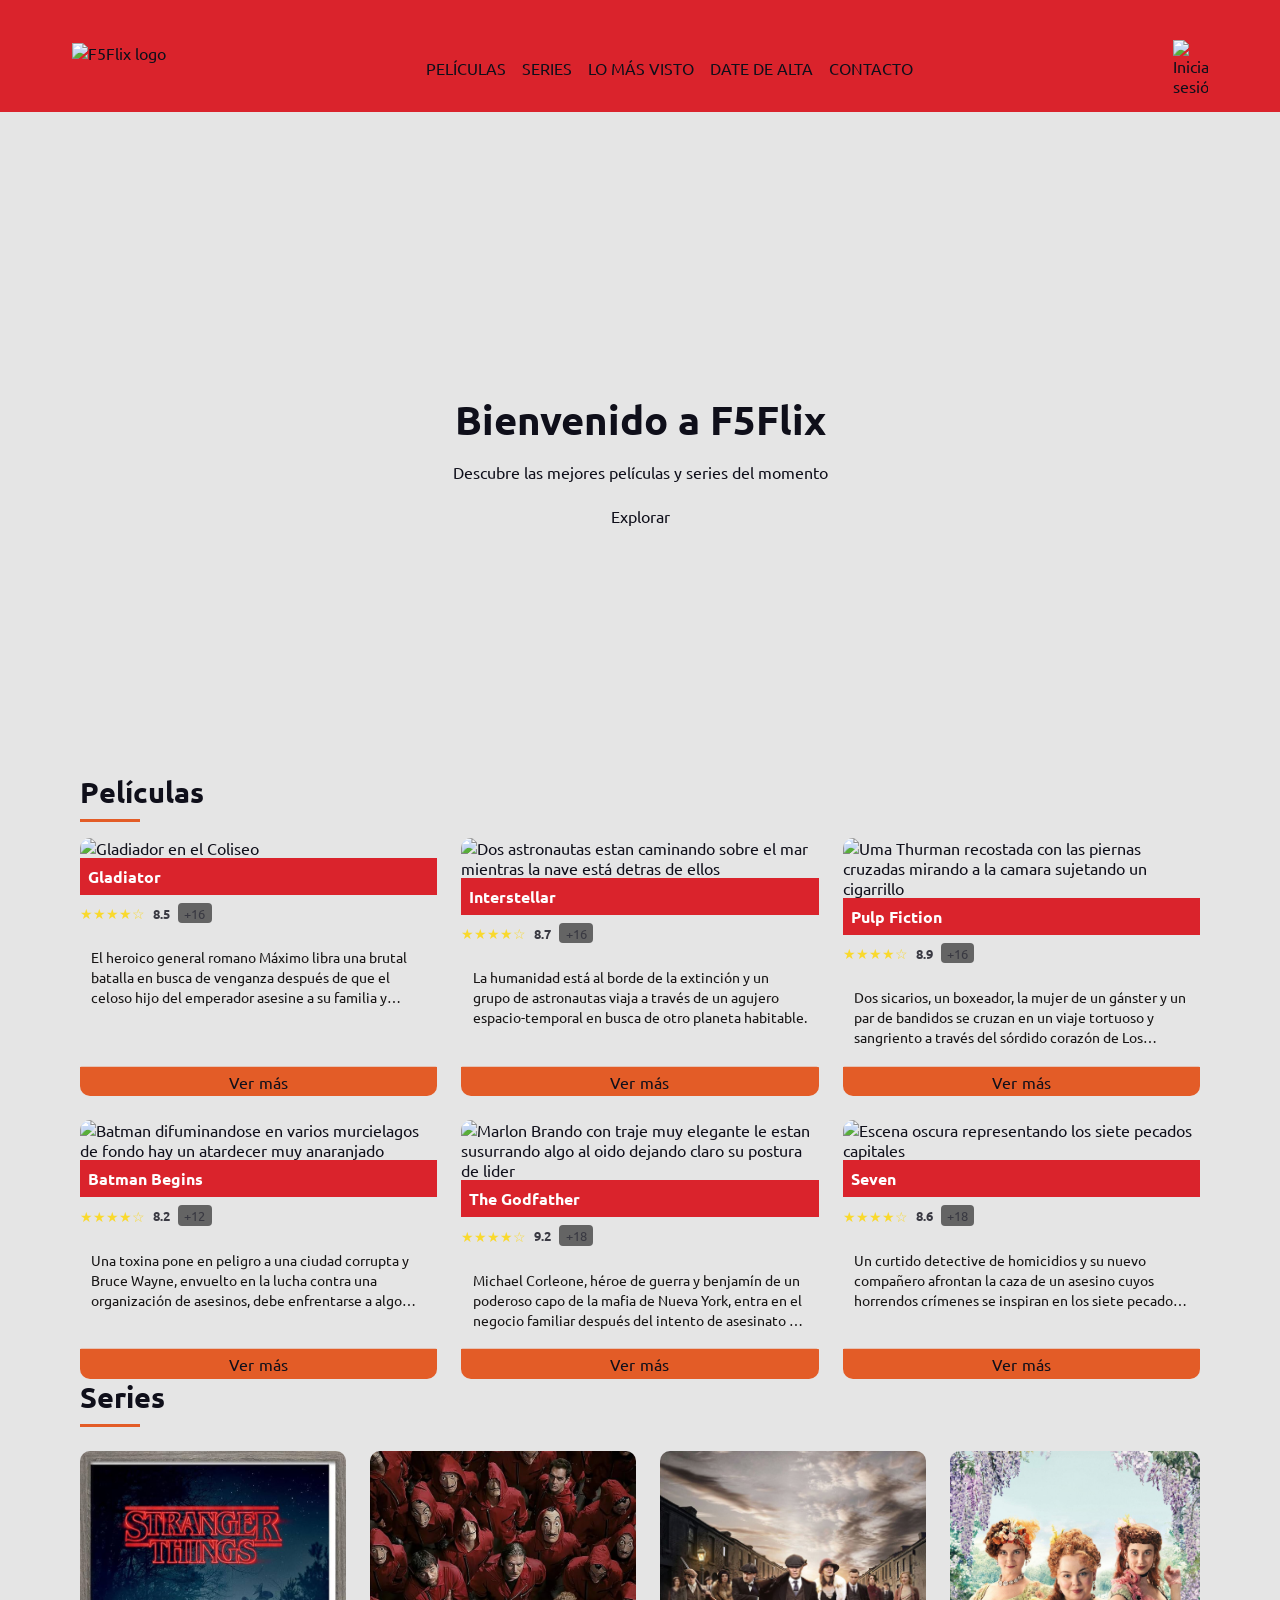
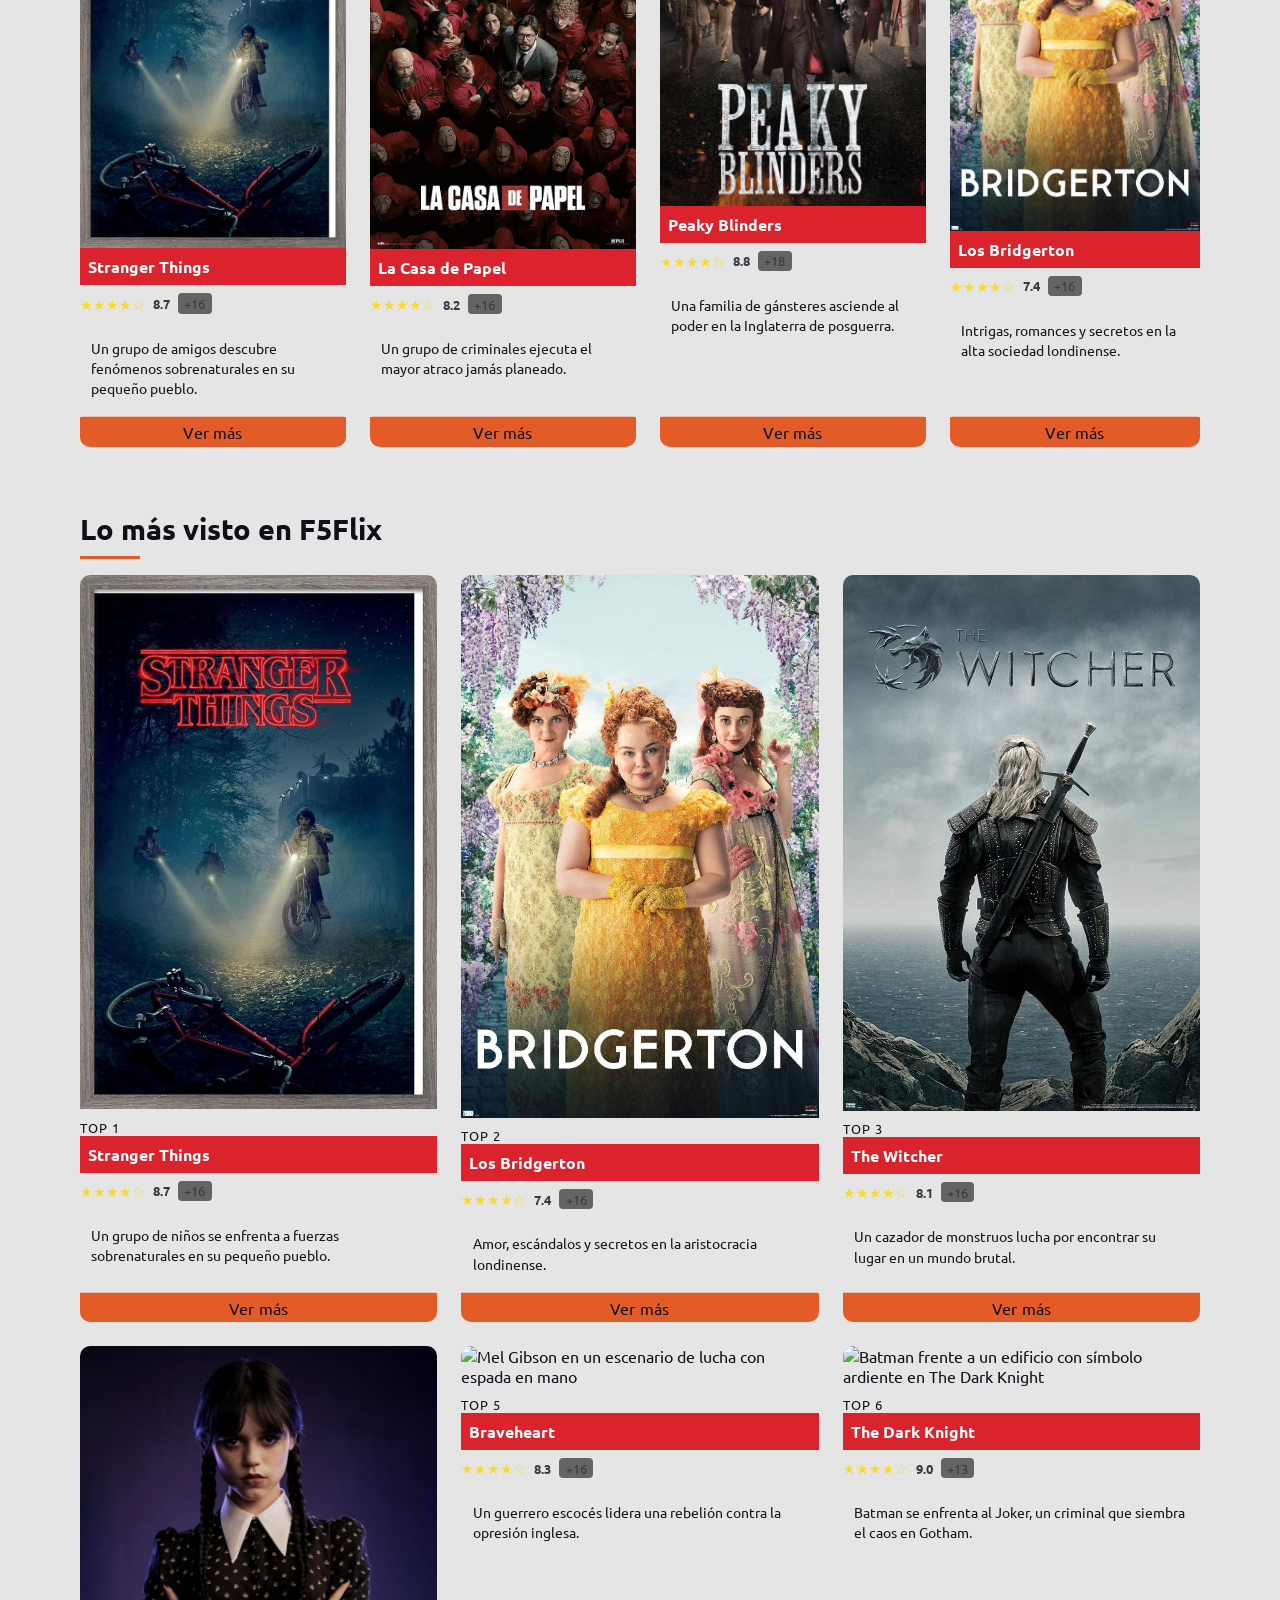
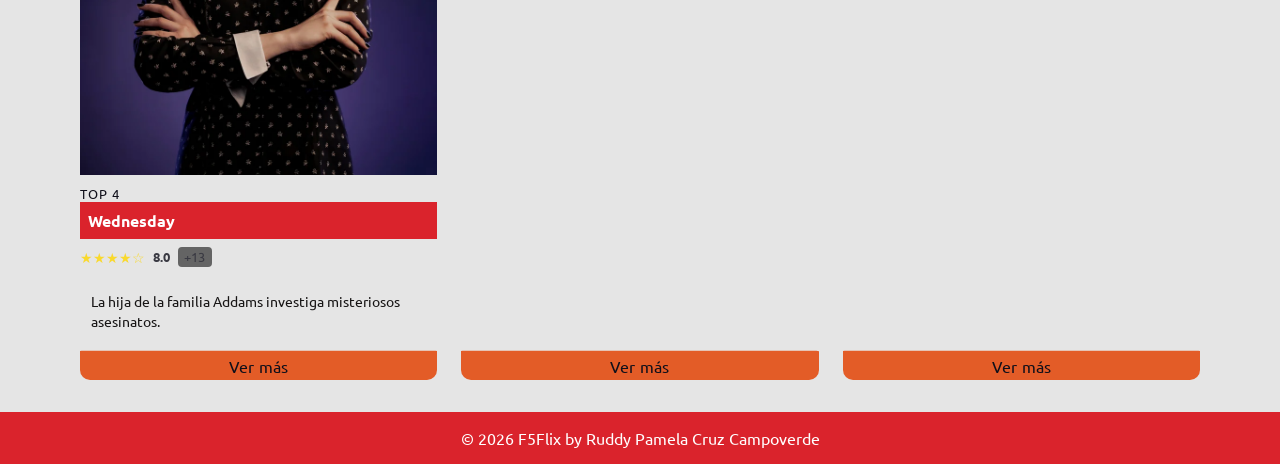
==== commit 752d0fc7: "Estilizar las clasificaciones" ====
--- a/index.html
+++ b/index.html
@@ -81,8 +81,7 @@
                 <li>
                     <article class="card">
                         <figure>
-                            <img src="src/images/films/Gladiator.jpg"
-                                alt="Gladiador en el Coliseo">
+                            <img src="src/images/films/Gladiator.jpg" alt="Gladiador en el Coliseo">
                         </figure>
                         <div class="card-content">
                             <h3>
@@ -90,6 +89,12 @@
                                     Gladiator
                                 </a>
                             </h3>
+                            <div class="meta">
+                                <span class="stars">★★★★☆</span>
+                                <span class="rating">8.5</span>
+                                <span class="age">+16</span>
+
+                            </div>
                             <p>El heroico general romano Máximo libra una brutal batalla en busca de venganza después de
                                 que el celoso hijo del emperador asesine a su familia y destruya su vida.</p>
                             <a href="detalle.html" class="btn-card">Ver más</a>
@@ -108,11 +113,14 @@
                                     Interstellar
                                 </a>
                             </h3>
+                            <div class="meta">
+                                <span class="stars">★★★★☆</span>
+                                <span class="rating">8.7</span>
+                                <span class="age">+16</span>
+                            </div>
                             <p>
                                 La humanidad está al borde de la extinción y un grupo de astronautas viaja a través de
-                                un
-                                agujero
-                                espacio-temporal en busca de otro planeta habitable.
+                                un agujero espacio-temporal en busca de otro planeta habitable.
                             </p>
                             <a href="detalle.html" class="btn-card">Ver más</a>
                         </div>
@@ -132,6 +140,12 @@
                                     Pulp Fiction
                                 </a>
                             </h3>
+                            <div class="meta">
+                                <span class="stars">★★★★☆</span>
+                                <span class="rating">8.9</span>
+                                <span class="age">+16</span>
+
+                            </div>
                             <p>
                                 Dos sicarios, un boxeador, la mujer de un gánster y un par de bandidos se cruzan en un
                                 viaje
@@ -156,11 +170,16 @@
                                     Batman Begins
                                 </a>
                             </h3>
+
+                            <div class="meta">
+                                <span class="stars">★★★★☆</span>
+                                <span class="rating">8.2</span>
+                                <span class="age">+12</span>
+
+                            </div>
                             <p>
                                 Una toxina pone en peligro a una ciudad corrupta y Bruce Wayne, envuelto en la lucha
-                                contra
-                                una
-                                organización de asesinos, debe enfrentarse a algo más que a su propia conciencia.
+                                contra una organización de asesinos, debe enfrentarse a algo más que a su propia conciencia.
                             </p>
                             <a href="pages/detalle.html" class="btn-card">Ver más</a>
                         </div>
@@ -182,10 +201,15 @@
                                     The Godfather
                                 </a>
                             </h3>
+                            <div class="meta">
+                        
+                                <span class="stars">★★★★☆</span>
+                                <span class="rating">9.2</span>
+                                <span class="age">+18</span>
+                            </div>
                             <p>
                                 Michael Corleone, héroe de guerra y benjamín de un poderoso capo de la mafia de Nueva
-                                York,
-                                entra en el negocio familiar después del intento de asesinato de su padre.
+                                York, entra en el negocio familiar después del intento de asesinato de su padre.
                             </p>
                             <a href="detalle.html" class="btn-card">Ver más</a>
                         </div>
@@ -206,6 +230,12 @@
                                     Seven
                                 </a>
                             </h3>
+                            <div class="meta">
+                        
+                                <span class="stars">★★★★☆</span>
+                                <span class="rating">8.6</span>
+                                <span class="age">+18</span>
+                            </div>
                             <p>
                                 Un curtido detective de homicidios y su nuevo compañero afrontan la caza de un asesino
                                 cuyos
@@ -238,7 +268,11 @@
                             <h3>
                                 <a href="pages/detalle.html">Stranger Things</a>
                             </h3>
-
+                             <div class="meta">
+                                <span class="stars">★★★★☆</span>
+                                <span class="rating">8.7</span>
+                                <span class="age">+16</span>
+                            </div>
 
                             <p>
                                 Un grupo de amigos descubre fenómenos sobrenaturales en su pequeño pueblo.
@@ -262,7 +296,12 @@
                                 <a href="detalle.html">La Casa de Papel</a>
                             </h3>
 
-
+                            
+                              <div class="meta">
+                                <span class="stars">★★★★☆</span>
+                                <span class="rating">8.2</span>
+                                <span class="age">+16</span>
+                            </div>
 
                             <p>
                                 Un grupo de criminales ejecuta el mayor atraco jamás planeado.
@@ -285,7 +324,12 @@
                                 <a href="detalle.html">Peaky Blinders</a>
                             </h3>
 
-
+                            
+                              <div class="meta">
+                                <span class="stars">★★★★☆</span>
+                                <span class="rating">8.8</span>
+                                <span class="age">+18</span>
+                            </div>
                             <p>
                                 Una familia de gánsteres asciende al poder en la Inglaterra de posguerra.
                             </p>
@@ -307,7 +351,12 @@
                             <h3>
                                 <a href="detalle.html">Los Bridgerton</a>
                             </h3>
-
+                           
+                              <div class="meta">
+                                <span class="stars">★★★★☆</span>
+                                <span class="rating">7.4</span>
+                                <span class="age">+16</span>
+                            </div>
                             <p>
                                 Intrigas, romances y secretos en la alta sociedad londinense.
                             </p>
@@ -330,7 +379,7 @@
 
             <ul class="grid">
 
-             
+
                 <li>
                     <article class="card top">
                         <figure>
@@ -345,7 +394,12 @@
                                 <a href="detalle.html">Stranger Things</a>
                             </h3>
 
-                            <p class="meta">⭐ 8.7 | +16</p>
+                           
+                              <div class="meta">
+                                <span class="stars">★★★★☆</span>
+                                <span class="rating">8.7</span>
+                                <span class="age">+16</span>
+                            </div>
 
                             <p>
                                 Un grupo de niños se enfrenta a fuerzas sobrenaturales en su pequeño pueblo.
@@ -356,10 +410,10 @@
                     </article>
                 </li>
 
-         
-            
-
-                
+
+
+
+
                 <li>
                     <article class="card top">
                         <figure>
@@ -374,7 +428,12 @@
                                 <a href="pages/detalle.html">Los Bridgerton</a>
                             </h3>
 
-                            <p class="meta">⭐ 7.4 | +16</p>
+                           
+                              <div class="meta">
+                                <span class="stars">★★★★☆</span>
+                                <span class="rating">7.4</span>
+                                <span class="age">+16</span>
+                            </div>
 
                             <p>
                                 Amor, escándalos y secretos en la aristocracia londinense.
@@ -385,7 +444,7 @@
                     </article>
                 </li>
 
-                
+
                 <li>
                     <article class="card top">
                         <figure>
@@ -399,7 +458,12 @@
                                 <a href="detalle.html">The Witcher</a>
                             </h3>
 
-                            <p class="meta">⭐ 8.1 | +18</p>
+                            
+                              <div class="meta">
+                                <span class="stars">★★★★☆</span>
+                                <span class="rating">8.1</span>
+                                <span class="age">+16</span>
+                            </div>
 
                             <p>
                                 Un cazador de monstruos lucha por encontrar su lugar en un mundo brutal.
@@ -424,13 +488,79 @@
                                 <a href="detalle.html">Wednesday</a>
                             </h3>
 
-                            <p class="meta">⭐ 8.0 | +13</p>
+                            
+                              <div class="meta">
+                                <span class="stars">★★★★☆</span>
+                                <span class="rating">8.0</span>
+                                <span class="age">+13</span>
+                            </div>
 
                             <p>
                                 La hija de la familia Addams investiga misteriosos asesinatos.
                             </p>
 
                             <a href="detalle.html" class="btn-card">Ver más</a>
+                        </div>
+                    </article>
+                </li>
+
+
+                <li>
+                    <article class="card top">
+                        <figure>
+                            <img src="src/images/films/Braveheart.jpg"
+                                alt="Mel Gibson en un escenario de lucha con espada en mano">
+                        </figure>
+
+                        <span class="badge">TOP 5</span>
+
+                        <div class="card-content">
+                            <h3>
+                                <a href="detalle.html">Braveheart</a>
+                            </h3>
+
+                           
+                              <div class="meta">
+                                <span class="stars">★★★★☆</span>
+                                <span class="rating">8.3</span>
+                                <span class="age">+16</span>
+                            </div>
+
+                            <p>
+                                Un guerrero escocés lidera una rebelión contra la opresión inglesa.
+                            </p>
+
+                            <a href="detalle.html" class="btn-card">Ver más</a>
+                        </div>
+                    </article>
+                </li>
+
+                <li>
+                    <article class="card top">
+                        <figure>
+                            <img src="src/images/films/The-Dark-Knight.jpg"
+                                alt="Batman frente a un edificio con símbolo ardiente en The Dark Knight">
+                        </figure>
+
+                        <span class="badge">TOP 6</span>
+
+                        <div class="card-content">
+                            <h3>
+                                <a href="pages/detalle.html">The Dark Knight</a>
+                            </h3>
+
+                           
+                              <div class="meta">
+                                <span class="stars">★★★★☆</span>
+                                <span class="rating">9.0</span>
+                                <span class="age">+13</span>
+                            </div>
+
+                            <p>
+                                Batman se enfrenta al Joker, un criminal que siembra el caos en Gotham.
+                            </p>
+
+                            <a href="pages/detalle.html" class="btn-card">Ver más</a>
                         </div>
                     </article>
                 </li>
--- a/m4play.css
+++ b/m4play.css
@@ -203,6 +203,17 @@
     margin-top: 0.5rem;
 }
 
+    .series .grid {
+  display: grid;
+  grid-auto-flow: column;          /* 🔥 clave */
+  grid-auto-columns: 250px;        /* ancho de cada card */
+  gap: 1.5rem;
+
+  overflow-x: auto;                /* permite scroll */
+  padding-bottom: 1rem;
+}
+
+
 /* =====/////CARDS/////=====*/
 
 .card {
@@ -323,6 +334,33 @@
     background-color: var(--color-secondary);
 }
 
+.badge {
+  font-size: 0.8rem;
+  letter-spacing: 1px;
+ margin-top: 0.6rem;
+}
+.meta {
+    display: flex;
+    align-items: center;
+    gap: 0.5rem;
+  font-size: 0.8rem;
+  opacity: 0.8;
+  margin-bottom: 0.3rem;
+}
+.stars {
+  color: gold;
+  font-size: 0.9rem;
+}
+.rating {
+  font-weight: bold;
+}
+
+
+.age {
+  background-color: #444;
+  padding: 0.1rem 0.4rem;
+  border-radius: 4px;
+}
 
 /* =======
 /////////REGISTRO.HTML /////////////
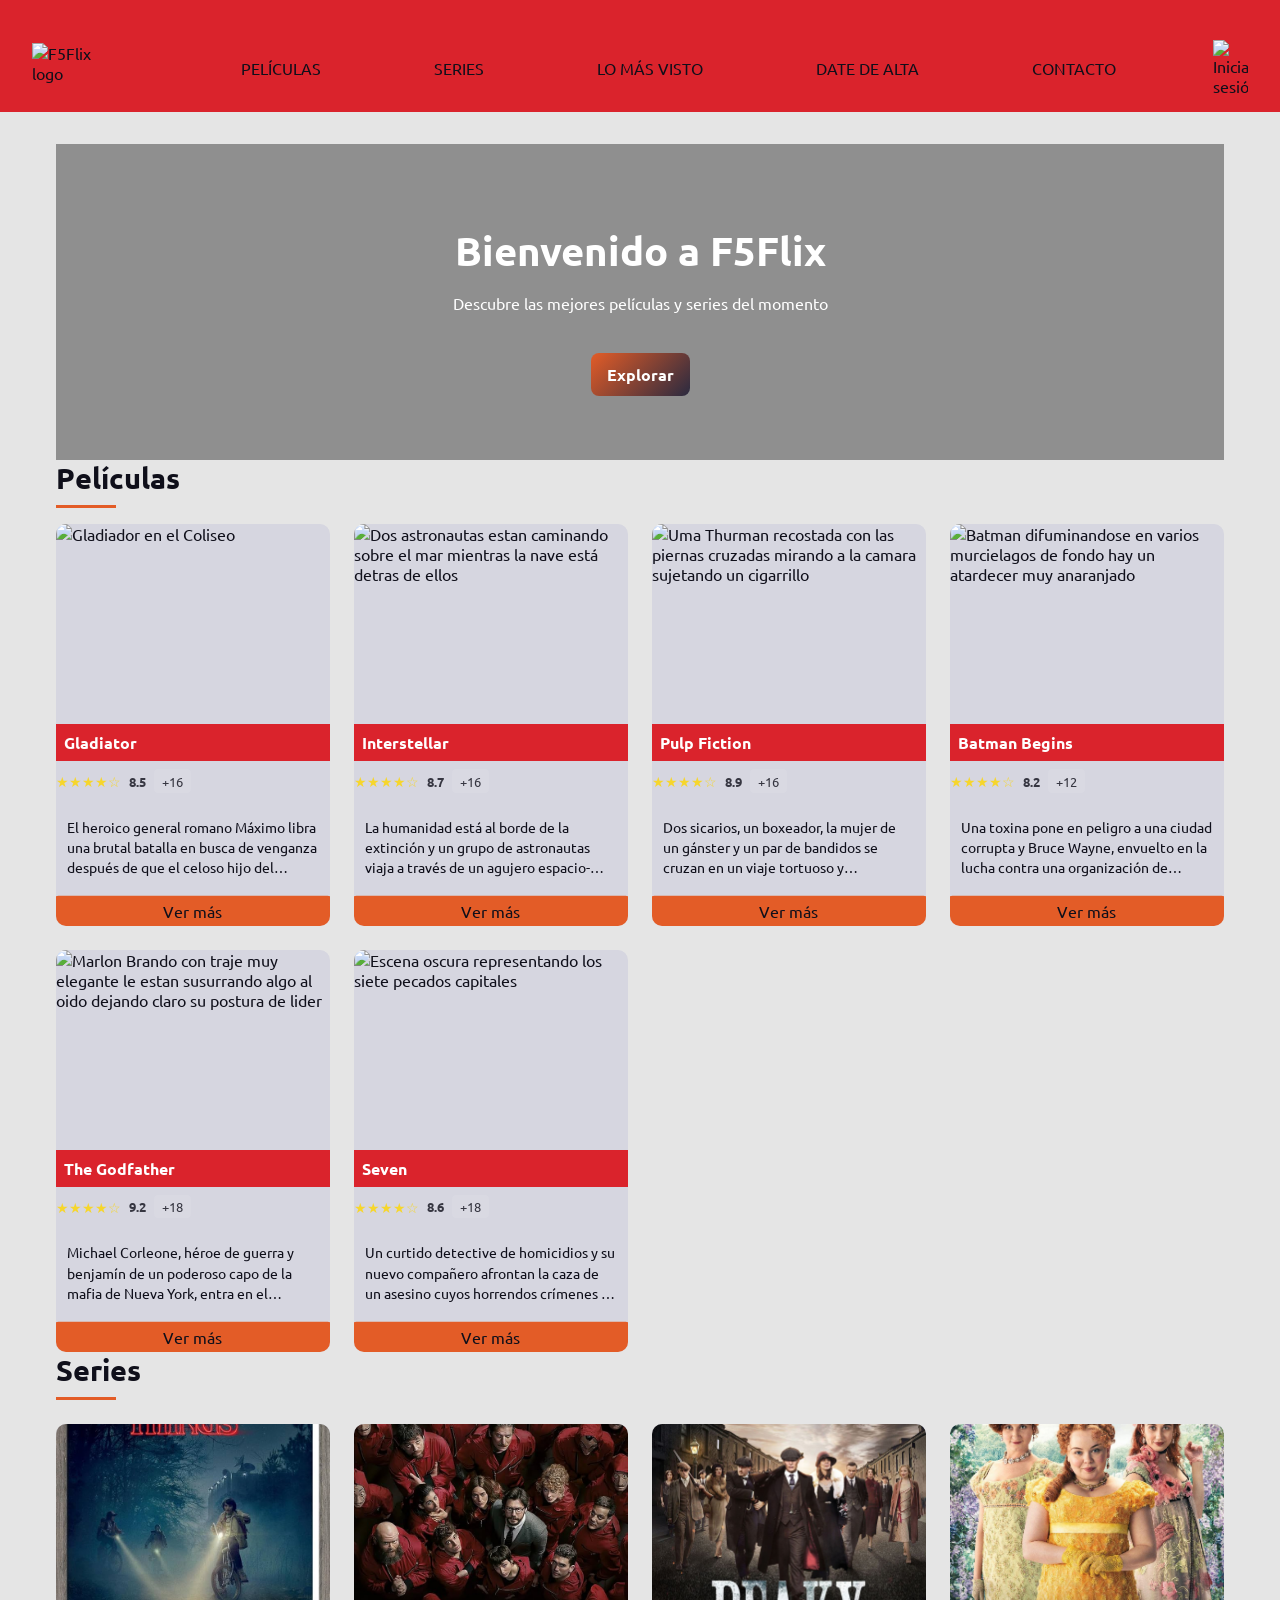
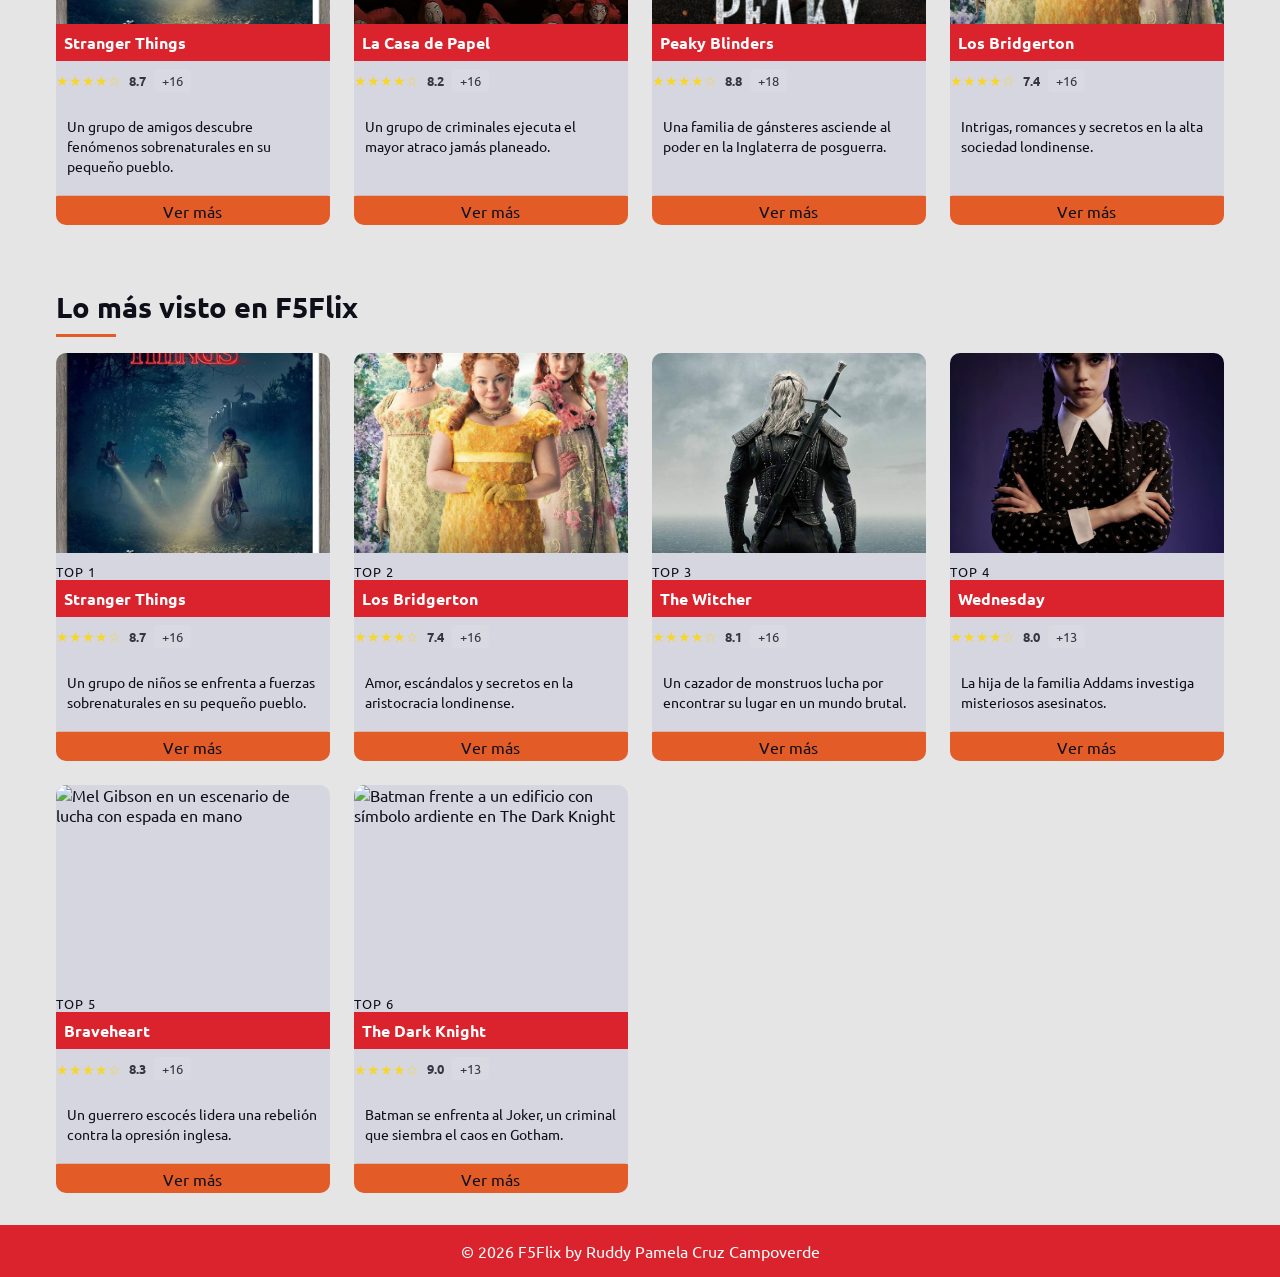
==== commit c14a2615: "Añadir imagen al hero" ====
--- a/index.html
+++ b/index.html
@@ -53,6 +53,10 @@
 
 
             </div>
+            <button class="nav-toggle" type="button" id="nav-toggle" aria-label="Abrir menu" aria-controls="nav-list"
+                aria-expanded="false">
+                ☰
+            </button>
 
         </nav>
 
@@ -67,9 +71,9 @@
                 <p>Descubre las mejores películas y series del momento</p>
 
             </header>
-
-            <a href="#peliculas" class="btn">Explorar</a>
-
+            <div class="btn-hero">
+                <a href="#peliculas" class="btn">Explorar</a>
+            </div>
         </section>
         <section class="peliculas" id="pelicula">
 
@@ -179,7 +183,8 @@
                             </div>
                             <p>
                                 Una toxina pone en peligro a una ciudad corrupta y Bruce Wayne, envuelto en la lucha
-                                contra una organización de asesinos, debe enfrentarse a algo más que a su propia conciencia.
+                                contra una organización de asesinos, debe enfrentarse a algo más que a su propia
+                                conciencia.
                             </p>
                             <a href="pages/detalle.html" class="btn-card">Ver más</a>
                         </div>
@@ -202,7 +207,7 @@
                                 </a>
                             </h3>
                             <div class="meta">
-                        
+
                                 <span class="stars">★★★★☆</span>
                                 <span class="rating">9.2</span>
                                 <span class="age">+18</span>
@@ -231,7 +236,7 @@
                                 </a>
                             </h3>
                             <div class="meta">
-                        
+
                                 <span class="stars">★★★★☆</span>
                                 <span class="rating">8.6</span>
                                 <span class="age">+18</span>
@@ -268,7 +273,7 @@
                             <h3>
                                 <a href="pages/detalle.html">Stranger Things</a>
                             </h3>
-                             <div class="meta">
+                            <div class="meta">
                                 <span class="stars">★★★★☆</span>
                                 <span class="rating">8.7</span>
                                 <span class="age">+16</span>
@@ -296,8 +301,8 @@
                                 <a href="detalle.html">La Casa de Papel</a>
                             </h3>
 
-                            
-                              <div class="meta">
+
+                            <div class="meta">
                                 <span class="stars">★★★★☆</span>
                                 <span class="rating">8.2</span>
                                 <span class="age">+16</span>
@@ -324,8 +329,8 @@
                                 <a href="detalle.html">Peaky Blinders</a>
                             </h3>
 
-                            
-                              <div class="meta">
+
+                            <div class="meta">
                                 <span class="stars">★★★★☆</span>
                                 <span class="rating">8.8</span>
                                 <span class="age">+18</span>
@@ -351,8 +356,8 @@
                             <h3>
                                 <a href="detalle.html">Los Bridgerton</a>
                             </h3>
-                           
-                              <div class="meta">
+
+                            <div class="meta">
                                 <span class="stars">★★★★☆</span>
                                 <span class="rating">7.4</span>
                                 <span class="age">+16</span>
@@ -394,8 +399,8 @@
                                 <a href="detalle.html">Stranger Things</a>
                             </h3>
 
-                           
-                              <div class="meta">
+
+                            <div class="meta">
                                 <span class="stars">★★★★☆</span>
                                 <span class="rating">8.7</span>
                                 <span class="age">+16</span>
@@ -428,8 +433,8 @@
                                 <a href="pages/detalle.html">Los Bridgerton</a>
                             </h3>
 
-                           
-                              <div class="meta">
+
+                            <div class="meta">
                                 <span class="stars">★★★★☆</span>
                                 <span class="rating">7.4</span>
                                 <span class="age">+16</span>
@@ -458,8 +463,8 @@
                                 <a href="detalle.html">The Witcher</a>
                             </h3>
 
-                            
-                              <div class="meta">
+
+                            <div class="meta">
                                 <span class="stars">★★★★☆</span>
                                 <span class="rating">8.1</span>
                                 <span class="age">+16</span>
@@ -488,8 +493,8 @@
                                 <a href="detalle.html">Wednesday</a>
                             </h3>
 
-                            
-                              <div class="meta">
+
+                            <div class="meta">
                                 <span class="stars">★★★★☆</span>
                                 <span class="rating">8.0</span>
                                 <span class="age">+13</span>
@@ -519,8 +524,8 @@
                                 <a href="detalle.html">Braveheart</a>
                             </h3>
 
-                           
-                              <div class="meta">
+
+                            <div class="meta">
                                 <span class="stars">★★★★☆</span>
                                 <span class="rating">8.3</span>
                                 <span class="age">+16</span>
@@ -549,8 +554,8 @@
                                 <a href="pages/detalle.html">The Dark Knight</a>
                             </h3>
 
-                           
-                              <div class="meta">
+
+                            <div class="meta">
                                 <span class="stars">★★★★☆</span>
                                 <span class="rating">9.0</span>
                                 <span class="age">+13</span>
@@ -573,6 +578,7 @@
     <footer>
         <p>© 2026 F5Flix by Ruddy Pamela Cruz Campoverde</p>
     </footer>
+    <script src="script.js"></script>
 
 </body>
 
--- a/m4play.css
+++ b/m4play.css
@@ -4,10 +4,10 @@
     --bg-color: #e5e5e5;
 
     --color-primary: #e35c27;
-    --color-secondary: #595959;
-
-
-    --color--card: #d6d6e0;
+    --color-secondary: #2a2a40;
+
+
+    --color-card: #d6d6e0;
     --text-color: #0f0f1a;
 
     --body-padding: 1rem;
@@ -35,6 +35,7 @@
     font-family: "Ubuntu", sans-serif;
     background-color: var(--bg-color);
     color: var(--text-color);
+    overflow-x: hidden;
 }
 
 main {
@@ -57,6 +58,13 @@
 
 ul {
     list-style: none;
+}
+
+footer {
+    text-align: center;
+    padding: 1rem;
+    background-color: var(--red);
+    color: white;
 }
 
 /*  HEADER === */
@@ -84,27 +92,45 @@
 /* ===NAVBAR===*/
 .navbar {
     display: flex;
-    justify-content: space-between;
+    flex-wrap: wrap;
     align-items: center;
+    gap: 1rem;
+
 
     padding: 1rem 2rem;
-    max-width: 1200px;
     margin: 0 auto;
 }
 
 .nav-list {
-    display: flex;
-    gap: 2rem;
-}
+
+    display: none;
+    /*Oculto en movil*/
+    width: 100%;
+    list-style: none;
+    flex-basis: 100%;
+    /* Hace que el menú baje a la siguiente línea */
+
+}
+
+.nav-list.active {
+    display: flex;
+    flex-direction: column;
+    gap: 1.5rem;
+    padding: 2rem 0;
+    text-align: center;
+}
+
 
 .nav-item {
     position: relative;
 }
 
-.nav-list {
-
-    gap: 1rem;
-
+.nav-toggle {
+    display: block;
+    background: none;
+    border: none;
+    font-size: 2rem;
+    cursor: pointer;
 }
 
 
@@ -115,7 +141,14 @@
     border-radius: .5rem;
 }
 
+
 /*==IMAGEN DE LOGIN*/
+.user-actions {
+    display: flex;
+    gap: 1rem;
+    margin-left: auto;
+}
+
 .user-actions img {
     width: 35px;
     cursor: pointer;
@@ -129,26 +162,50 @@
 
 /* ===MAIN== */
 .hero {
-    height: 70vh;
+    position: relative;
+    height: auto;
 
     display: flex;
     flex-direction: column;
     justify-content: center;
     align-items: center;
-
     text-align: center;
-    padding: 2rem;
+    padding: 4rem 1rem;
+    color: white;
+
+    background-image: url("src/images/Logo.png");
+    background-size: cover;
+    background-position: center;
+    
+}
+
+.hero::before {
+    content: "";
+    position: absolute;
+    inset: 0;
+
+    background: rgba(58, 58, 58, 0.5);
+    /* ajusta transparencia */
+
+    z-index: 1;
+}
+
+.hero>* {
+    position: relative;
+    z-index: 2;
 }
 
 .hero h1 {
     font-size: 2.5rem;
-    margin-bottom: 1rem;
+    font-weight: bold;
+    padding: 1rem;
 }
 
 .hero p {
     max-width: 600px;
     margin-bottom: 1.5rem;
 }
+
 
 h2 {
     font-size: 1.8rem;
@@ -172,16 +229,18 @@
 
 .grid {
     display: grid;
-    grid-template-columns: repeat(3, 2fr);
+    grid-template-columns: 1fr;
     gap: 1.5rem;
 }
+
 .grid:hover .card {
-  opacity: 0.7;
+    opacity: 0.7;
 }
 
 .grid .card:hover {
-  opacity: 1;
-}
+    opacity: 1;
+}
+
 /*===SECCION SERIES===*/
 
 .series {
@@ -203,14 +262,26 @@
     margin-top: 0.5rem;
 }
 
-    .series .grid {
-  display: grid;
-  grid-auto-flow: column;          /* 🔥 clave */
-  grid-auto-columns: 250px;        /* ancho de cada card */
-  gap: 1.5rem;
-
-  overflow-x: auto;                /* permite scroll */
-  padding-bottom: 1rem;
+.series .grid {
+    display: grid;
+    grid-auto-flow: column;
+    /* 🔥 clave */
+    grid-auto-columns: 80%;
+    /* ancho de cada card */
+    gap: 1.5rem;
+
+    overflow-x: auto;
+    /* permite scroll */
+    padding-bottom: 1rem;
+}
+
+.series .grid::-webkit-scrollbar {
+    height: 6px;
+}
+
+.series .grid::-webkit-scrollbar-thumb {
+    background: var(--color-primary);
+    border-radius: 10px;
 }
 
 
@@ -234,7 +305,6 @@
     gap: 0.5rem;
 
     height: 100%;
-    /* 🔥 importante */
 }
 
 .card-content h3 {
@@ -242,20 +312,21 @@
     background-color: var(--red);
     color: white;
     padding: 0.5rem;
-    
+
 
     font-size: 1rem;
 
     transition: background-color 0.3s;
 }
+
 .card:hover h3 {
-  background-color: var(--color-primary);
+    background-color: var(--color-primary);
 }
 
 .card img {
 
     width: 100%;
-    height: 100%;
+    height: 200px;
     object-fit: cover;
 
     transition: transform 0.4s ease;
@@ -265,15 +336,8 @@
     transform: scale(1.05);
 }
 
-
-.card a::after {
-    content: "";
-    position: absolute;
-    inset: 0;
-}
-
 .card:hover {
-    transform: translateY(-5px) scale(1.02);
+    transform: translateY(-5px);
     z-index: 2;
     box-shadow: 0 10px 25px rgba(0, 0, 0, 0.4);
 }
@@ -284,7 +348,7 @@
     position: absolute;
     inset: 0;
 
-    background: rgba(223, 213, 213, 0.7);
+    background: rgba(0, 0, 0, 0.3);
     color: #0f0f1a;
     opacity: 0;
 
@@ -307,12 +371,13 @@
     line-clamp: 3;
     font-size: 0.9rem;
     line-height: 1.4;
-    color: #171515;
+    color: var(--text-color);
     transition: color 0.3s;
 
 }
+
 .card:hover p {
-  color: rgb(216, 33, 33);
+    color: rgb(216, 33, 33);
 }
 
 /* ======BOTON DENTRO DE CARDS===== */
@@ -335,31 +400,38 @@
 }
 
 .badge {
-  font-size: 0.8rem;
-  letter-spacing: 1px;
- margin-top: 0.6rem;
-}
+    font-size: 0.8rem;
+    letter-spacing: 1px;
+    margin-top: 0.6rem;
+}
+
 .meta {
     display: flex;
     align-items: center;
     gap: 0.5rem;
-  font-size: 0.8rem;
-  opacity: 0.8;
-  margin-bottom: 0.3rem;
-}
+    font-size: 0.8rem;
+    opacity: 0.8;
+    margin-bottom: 0.3rem;
+}
+
 .stars {
-  color: gold;
-  font-size: 0.9rem;
-}
+    color: gold;
+    font-size: 0.9rem;
+}
+
 .rating {
-  font-weight: bold;
+    font-weight: bold;
 }
 
 
 .age {
-  background-color: #444;
-  padding: 0.1rem 0.4rem;
-  border-radius: 4px;
+    background-color: #444;
+    padding: 0.1rem 0.4rem;
+    border-radius: 4px;
+}
+
+.series .grid {
+    grid-auto-columns: 80%;
 }
 
 /* =======
@@ -370,9 +442,10 @@
     margin: 3rem auto;
     padding: 2rem;
 
-    background: #e15729;
+    background: #1c1c2e;
     border-radius: 15px;
-    box-shadow: 0 10px 30px rgba(0, 0, 0, 0.5);
+    box-shadow: var(--form-shadow);
+    color: #d6d6e0;
 }
 
 /* TÍTULO */
@@ -396,11 +469,6 @@
     gap: 0.3rem;
 }
 
-/* LABELS */
-label {
-    font-size: 0.9rem;
-    opacity: 0.8;
-}
 
 /* INPUTS */
 input,
@@ -410,13 +478,13 @@
     border-radius: 8px;
     border: 1px solid transparent;
 
-    background-color: var(--color-secondary);
+    background-color: #2a2a40;
     color: rgb(246, 246, 246);
 
     transition: all 0.3s ease;
 }
 
-/* EFECTO FOCUS (clave visual) */
+/* EFECTO FOCUS */
 input:focus,
 select:focus,
 textarea:focus {
@@ -432,14 +500,29 @@
     accent-color: var(--color-primary);
 }
 
+.checkbox {
+    color: var(--color-primary);
+}
+
 /* BOTÓN */
-button.btn {
+.form-actions {
+    display: flex;
+    flex-direction: column;
+    gap: 1rem;
+}
+
+.btn,
+.btn-secundario {
+    display: inline-block;
+    text-align: center;
+
     margin-top: 1rem;
+
 
     background: linear-gradient(135deg, var(--color-primary), var(--color-secondary));
     border: none;
 
-    padding: 0.8rem;
+    padding: 0.7rem 1rem;
     border-radius: 8px;
 
     font-weight: bold;
@@ -449,7 +532,12 @@
 }
 
 /* HOVER BOTÓN */
-button.btn:hover {
+.btn:hover {
+    transform: translateY(-2px);
+    box-shadow: 0 5px 15px rgba(227, 85, 8, 0.4);
+}
+
+.btn-secundario:hover {
     transform: translateY(-2px);
     box-shadow: 0 5px 15px rgba(227, 85, 8, 0.4);
 }
@@ -462,9 +550,10 @@
     margin: 3rem auto;
     padding: 2rem;
 
-    background: var(--form-bg);
+    background: #1c1c2e;
     border-radius: 15px;
-    box-shadow: 0 10px 30px rgba(107, 96, 96, 0.5);
+    box-shadow: var(--form-shadow);
+    color: #d6d6e0;
 }
 
 .contacto h2 {
@@ -480,9 +569,158 @@
 }
 
 
-footer {
-    text-align: center;
+/* ======
+///////****DETALLES.HTML=======*/
+
+
+#trailer {
+    width: 100%;
+    border-radius: 10px;
+    max-height: 400px;
+    object-fit: cover;
+}
+
+.detalle {
+    margin: 2rem 1rem;
     padding: 1rem;
-    background-color: var(--red);
-    color: white;
+}
+
+.detalle-info h1 {
+    color: var(--red);
+    margin-top: 1rem;
+
+}
+
+.match {
+    color: #46d369;
+    font-weight: bold;
+}
+
+.year,
+.age,
+.seasons {
+    background-color: rgba(255, 255, 255, 0.1);
+    padding: 0.2rem 0.5rem;
+    border-radius: 4px;
+}
+
+.descripcion {
+    margin: 1.5rem 0;
+    line-height: 1.6;
+
+
+}
+
+.info-grid {
+    display: grid;
+    grid-template-columns: 1fr 1fr;
+    gap: 0.5rem 1.5rem;
+
+    font-size: 0.9rem;
+    opacity: 0.9;
+}
+
+.info-grid strong {
+    color: var(--color-primary);
+}
+
+.btn-detalle {
+    margin-top: 1rem;
+    padding: 0.7rem 1.5rem;
+
+    background-color: var(--form-shadow);
+    color: var(--form-bg);
+
+    border-radius: 5px;
+    font-weight: bold;
+
+    display: inline-block;
+}
+
+.btn-detalle:hover {
+    background-color: #ddd;
+}
+
+/*======
+======MEDIA QUERIES========*/
+
+
+/*TABLET*/
+@media (min-width: 768px) {
+
+    /* NAV */
+    .nav-toggle {
+        display: none;
+    }
+
+    .navbar {
+        flex-wrap: nowrap;
+    }
+
+
+    .nav-list {
+        display: flex;
+        flex-direction: row;
+
+        background-color: var(--red);
+        width: auto;
+        gap: 2rem;
+        margin-left: 2rem;
+    }
+
+    .nav-list.active {
+        display: flex;
+    }
+
+    .user-actions a[href="#usuario"] {
+        display: inline-flex;
+    }
+
+
+    /* GRID */
+    .grid {
+        grid-template-columns: repeat(2, 1fr);
+    }
+
+    .series .grid {
+        grid-auto-columns: 250px;
+    }
+
+    .detalle {
+        display: grid;
+        grid-template-columns: 1fr 1fr;
+    }
+
+    /* FORM */
+    .form-actions {
+        flex-direction: row;
+        justify-content: space-between;
+    }
+}
+
+
+@media (min-width: 1024px) {
+    .header {
+        flex-wrap: nowrap;
+    }
+
+    .nav-list {
+        display: flex;
+        justify-content: space-evenly;
+
+        gap: 2rem;
+
+    }
+
+    .grid {
+        grid-template-columns: repeat(4, 1fr);
+    }
+
+    main {
+        max-width: 1200px;
+    }
+
+    .hero h1 {
+        font-size: 2.5rem;
+    }
 }
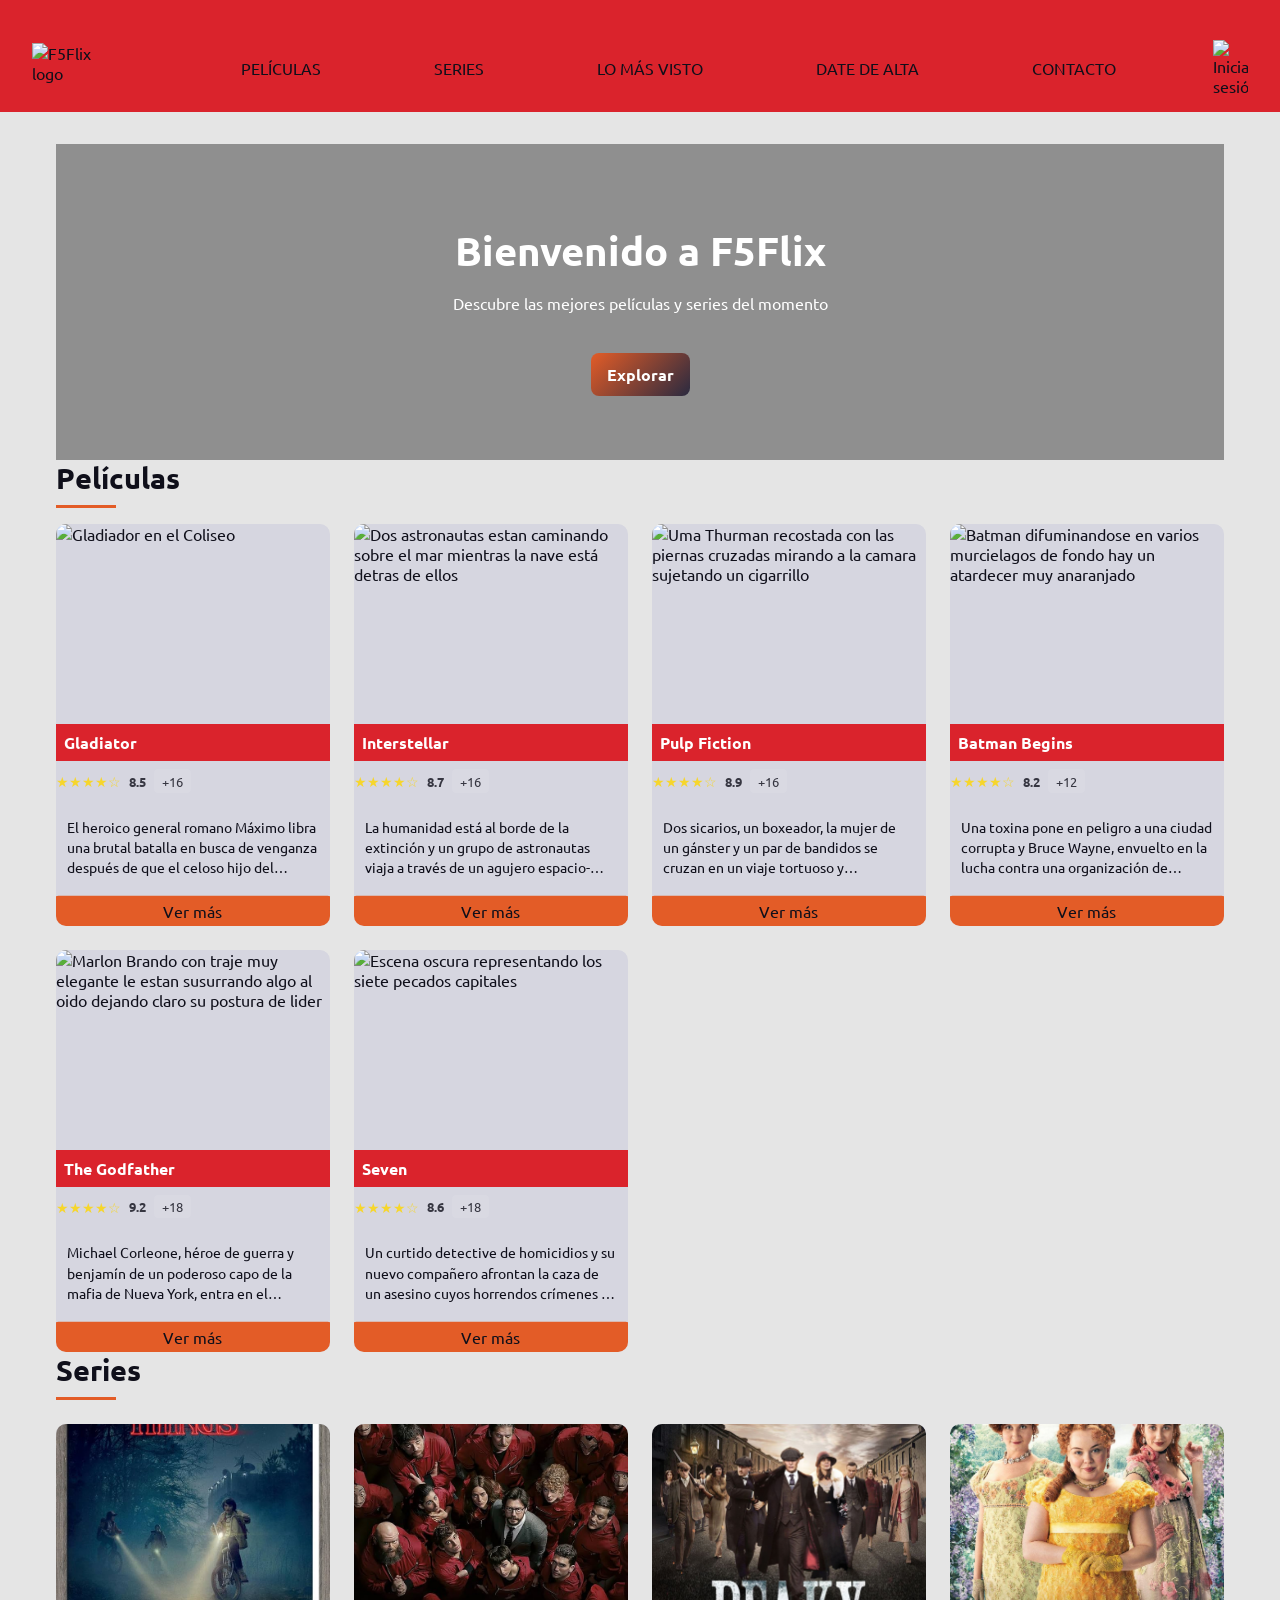
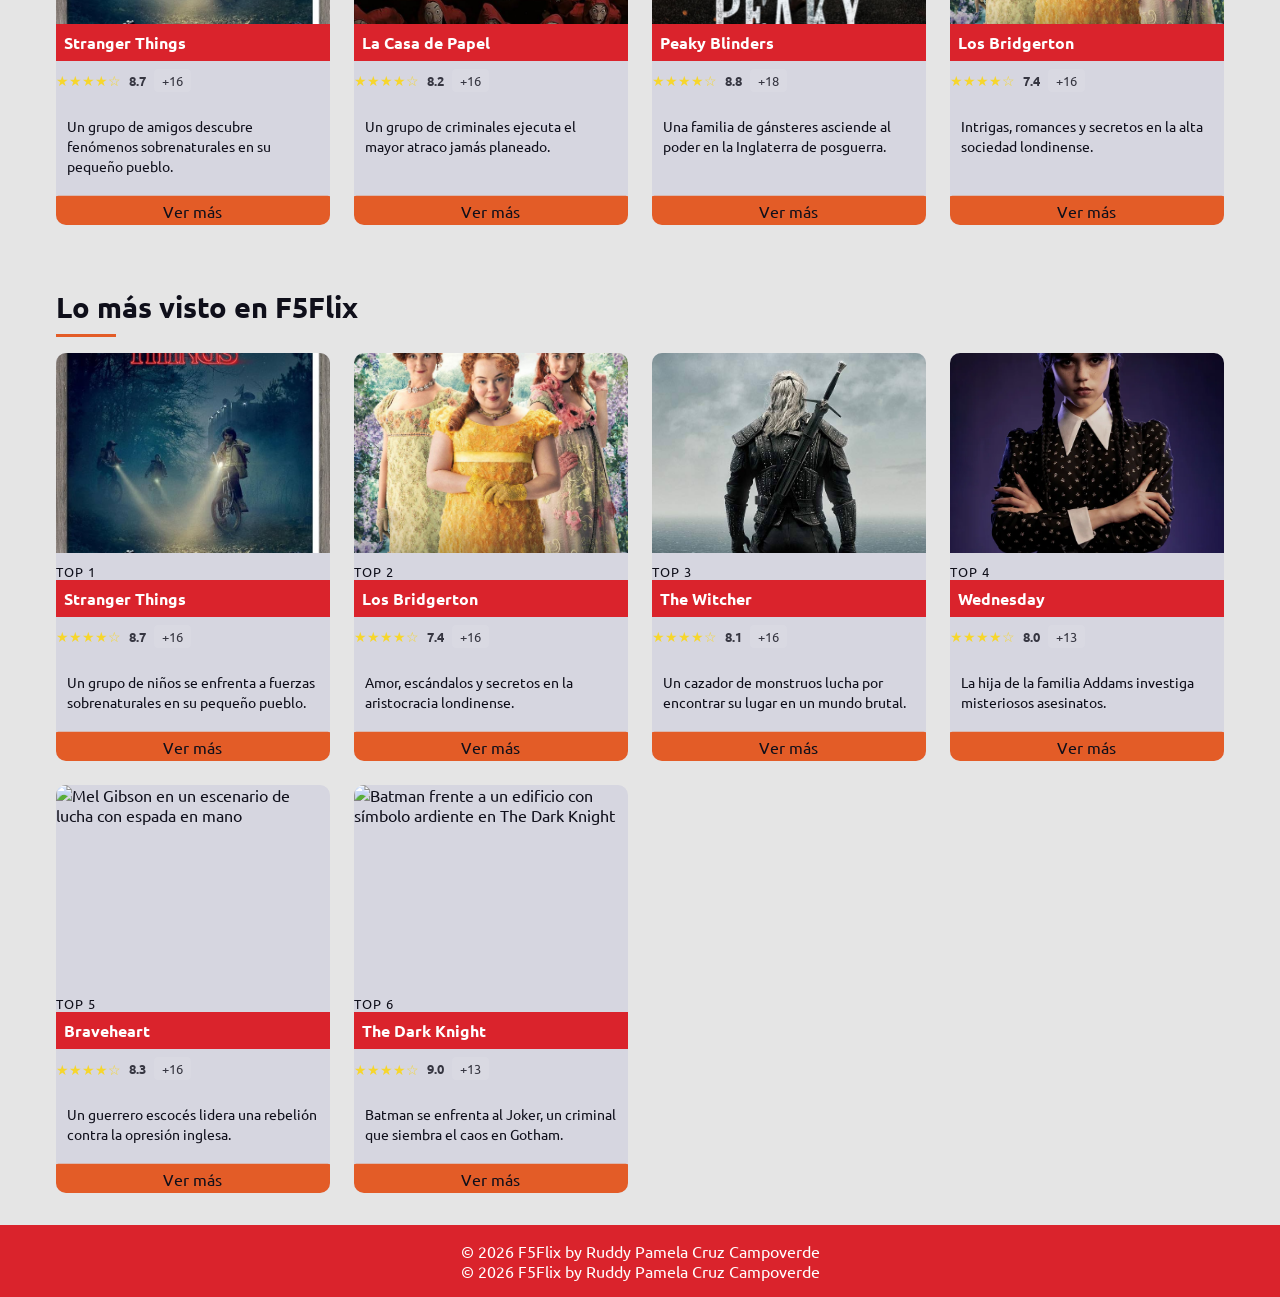
==== commit 02ad55ca: "Arreglos de acceso" ====
--- a/index.html
+++ b/index.html
@@ -8,7 +8,7 @@
     <link rel="stylesheet" href="m4play.css"> <!--Enlazamiento con la hoja de estilos-->
     <link rel="icon" type="image/png" href="src/images/Logo.png"> <!--Logo como favicon-->
 
-    <title>F5Flix-Inicio </title>
+    <title>F5Flix-Inicio (Demo UI)</title>
     <meta name="author" content="Ruddy Cruz Campoverde">
     <meta name="description" content="Practica de evaluación HTML y CSS. F5Flix:Portal web estilo Netflix.">
 
@@ -577,6 +577,7 @@
     </main>
     <footer>
         <p>© 2026 F5Flix by Ruddy Pamela Cruz Campoverde</p>
+        <p>© 2026 F5Flix by Ruddy Pamela Cruz Campoverde</p>
     </footer>
     <script src="script.js"></script>
 
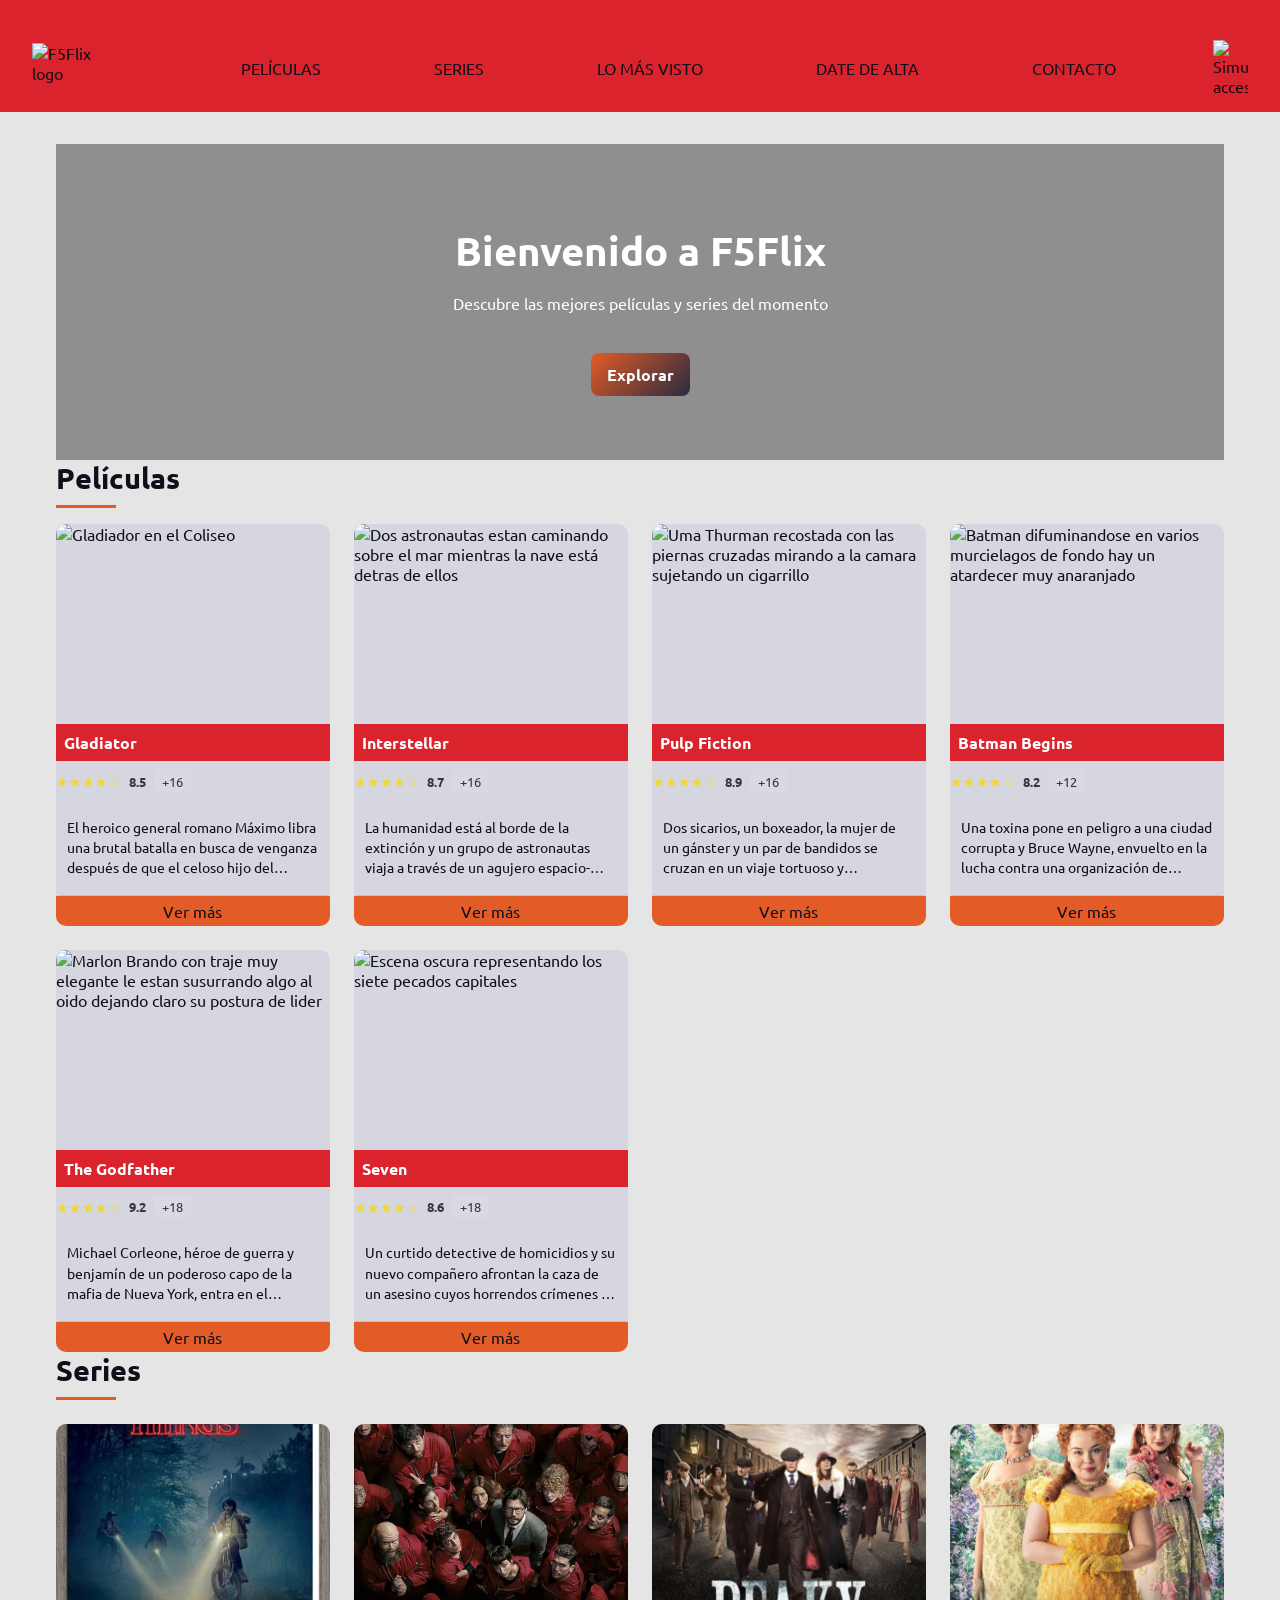
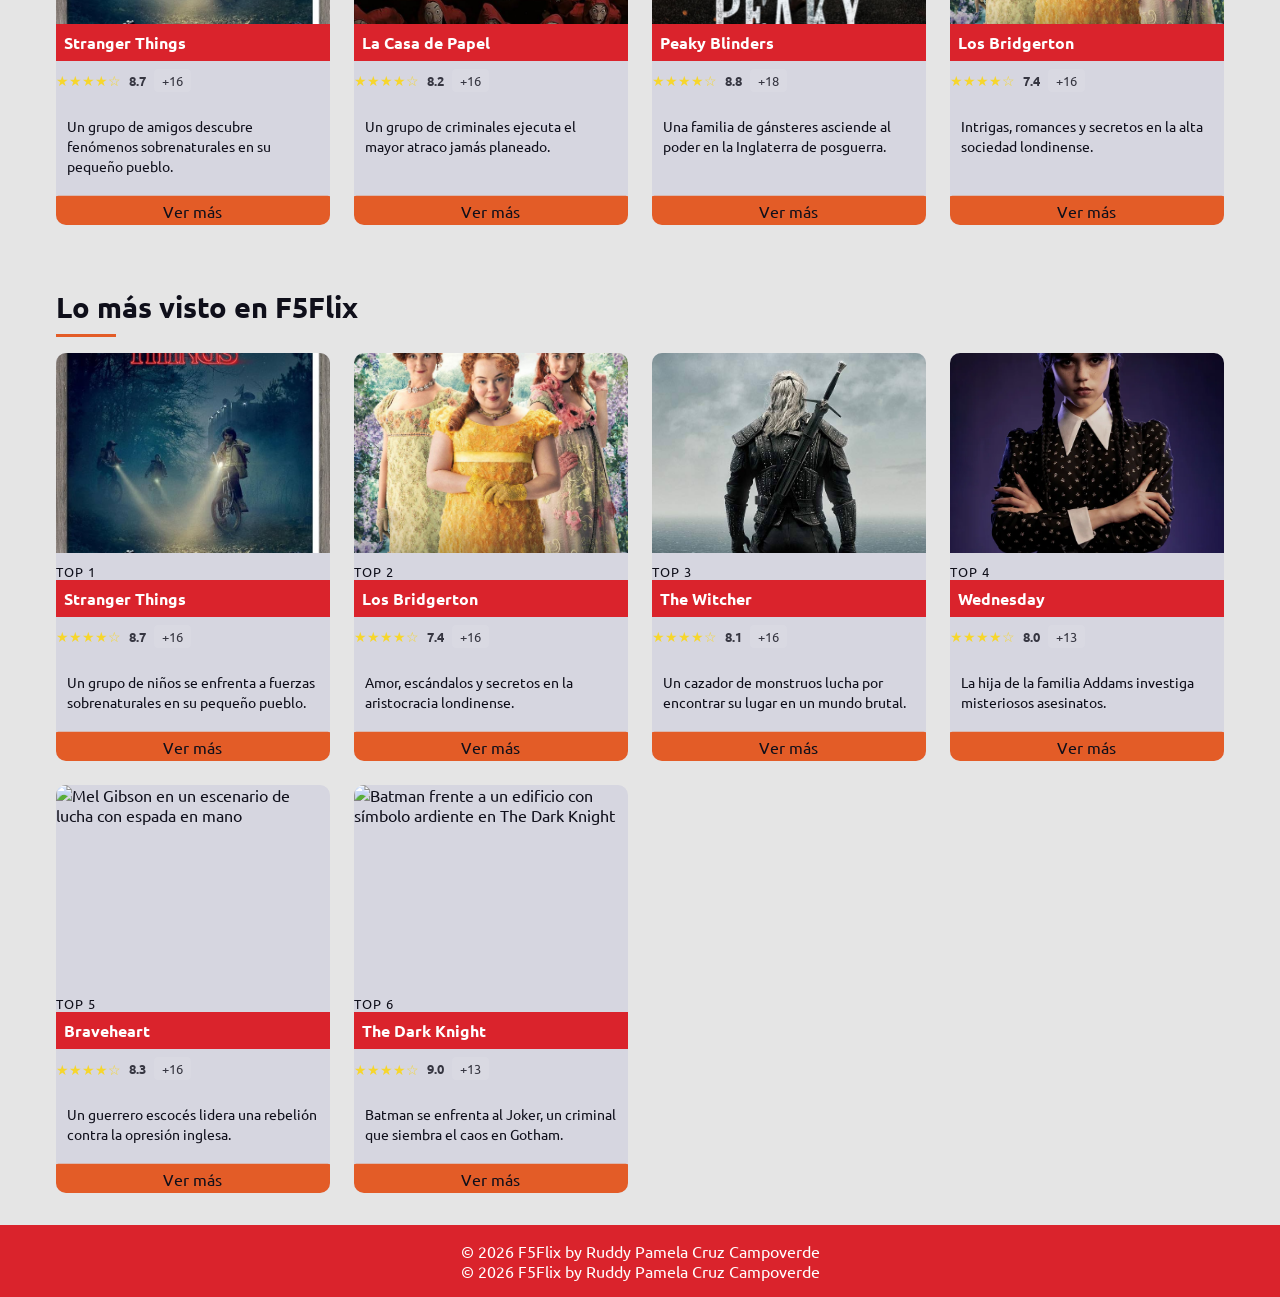
==== commit c175c1e8: "añdir seguridad.html" ====
--- a/index.html
+++ b/index.html
@@ -48,7 +48,7 @@
 
 
                 <a href="pages/login.html" aria-label="Iniciar sesión">
-                    <img src="src/images/user-regular.svg" alt="Iniciar sesión">
+                    <img src="src/images/user-regular.svg" alt="Simular acceso">
                 </a>
 
 
